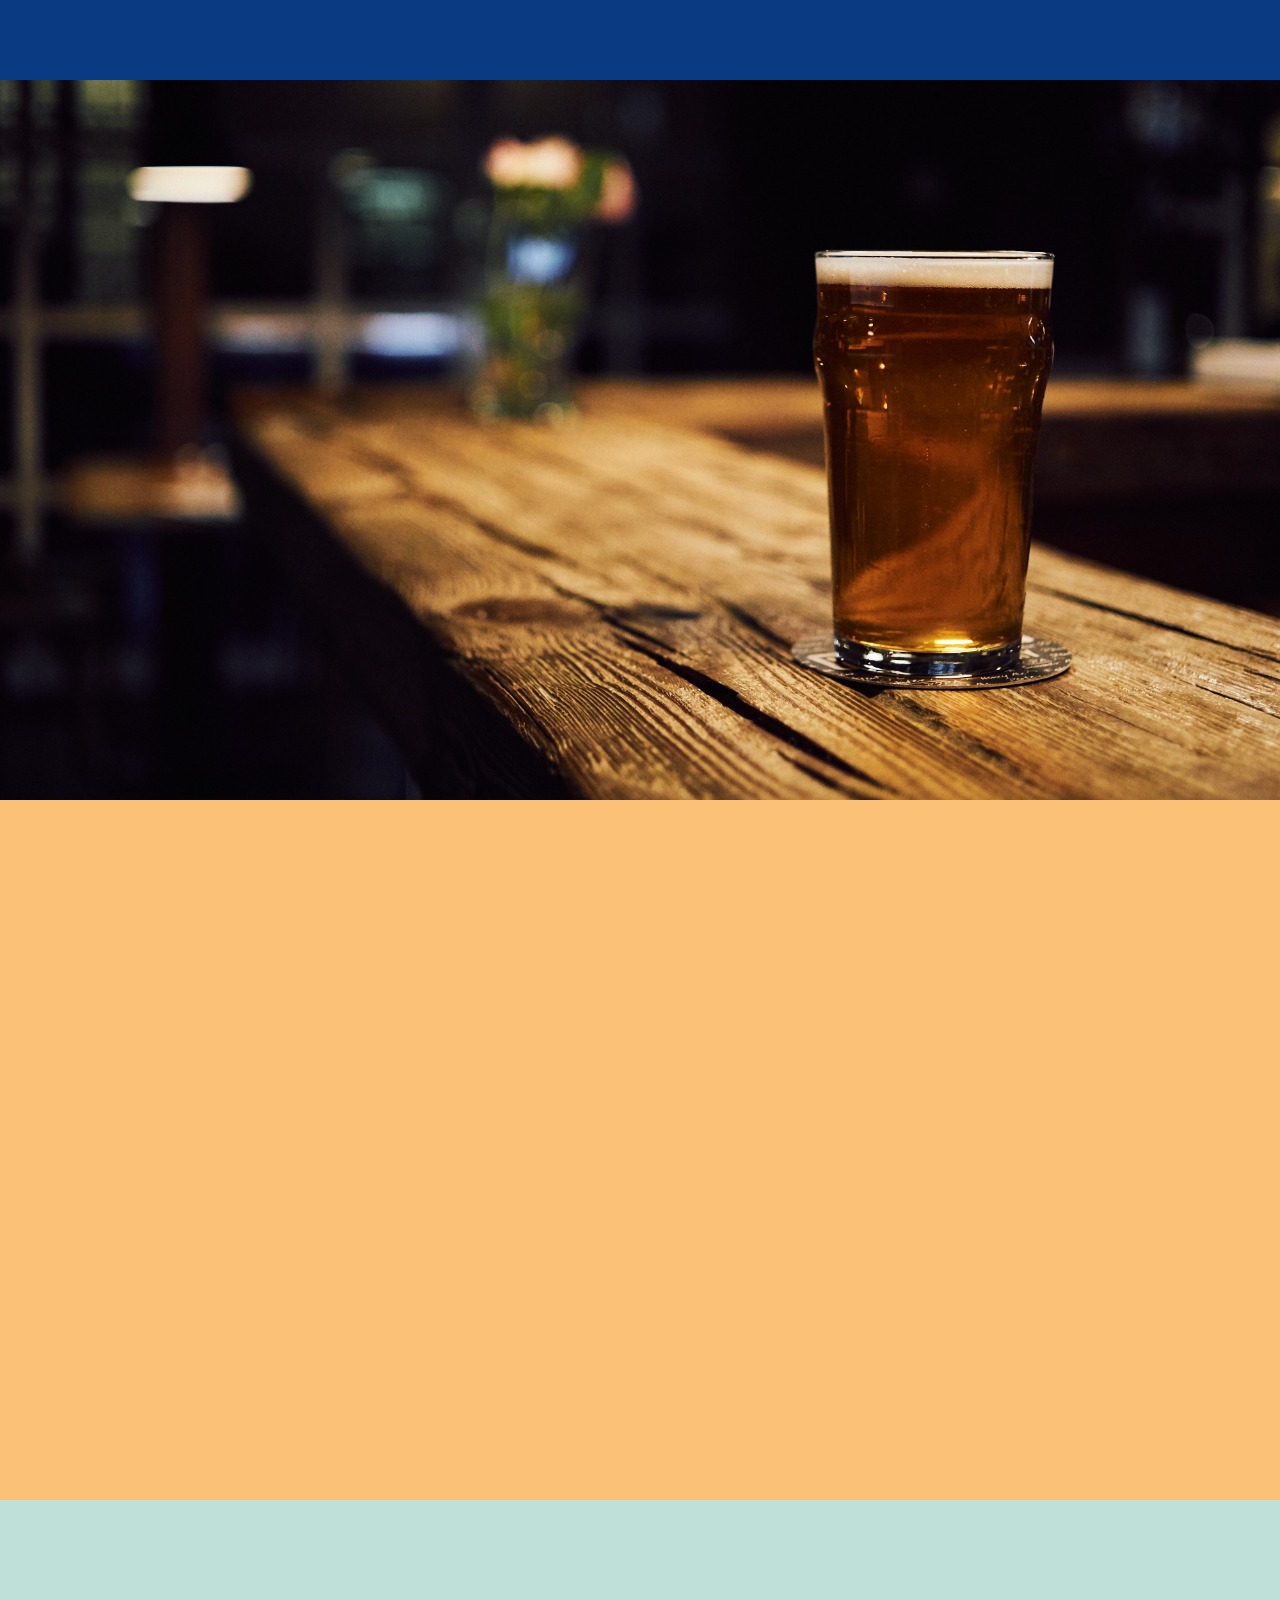
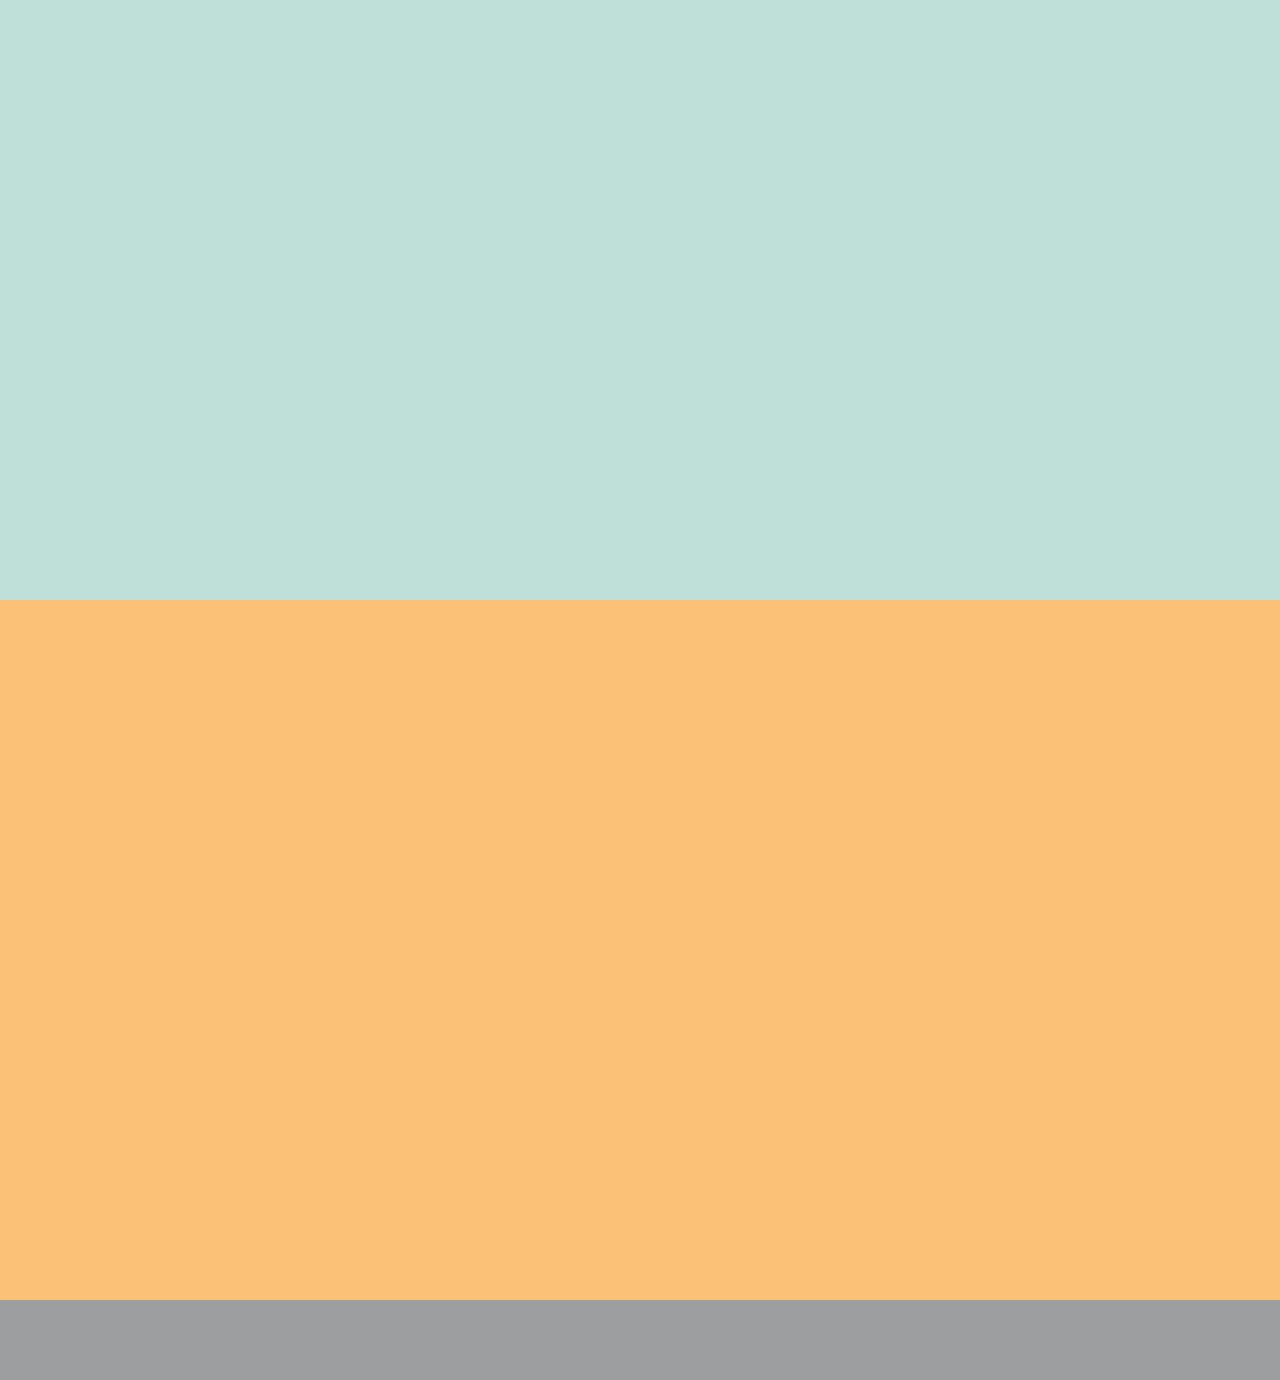
==== index.html @ 5dd13f46 "Reset af dokument" ====
<!DOCTYPE html>
<html lang="">

<head>
    <meta charset="utf-8">
    <meta name="viewport" content="width=device-width, initial-scale=1.0">
    <title>Tuborg Nul</title>
    <link rel="stylesheet" href="style.css">
</head>

<body>
    <main>
        <nav></nav>

        <section id="splash">

        </section>

        <section id="sec2"></section>

        <section id="sec3"></section>

        <section id="sec4"></section>

        <footer></footer>

    </main>


    <script src="script.js"></script>
</body>

</html>
---- style.css ----
/*
--------- TUBORG NUL COLORS ---------
BLÅ = #093A82
PASTELGRØN = #BEE0D9
ORANGE = #FAC177
GRÅ = #9C9E9F
--------- TUBORG NUL COLORS SLUT ---------
*/


* {
    box-sizing: border-box;

}

body {
    margin: 0;
    font-family: sans-serif;
    overflow-x: hidden;
}




main {
    width: 100vw;
    display: grid;
    /*    grid-gap: 10px;*/
    grid-template-areas:
        "header"
        "splash"
        "sec2"
        "sec3"
        "sec4"
        "footer";
    grid-template-rows: 1fr;
    grid-auto-flow: dense;

}

nav {
    height: 80px;
    grid-area: header;
    background-color: #093A82;
}

#splash {
    height: 80vh;
    grid-area: splash;    
    background-image: url(splash.jpg);
    background-repeat: no-repeat;
    background-size: cover;
    background-position: 50% 60%;

    width: 100vw;
}

#sec2 {
    height: 700px;
    grid-area: sec2;
    background-color: #FAC177;
}

#sec3 {
    height: 700px;
    grid-area: sec3;
    background-color: #BEE0D9;   
}

#sec4 {
    height: 700px;
    grid-area: sec4;
    background-color: #FAC177;
}


footer {
    width: 100vw;
    height: 80px;
    grid-area: footer;
    background-color: #9C9E9F;
}
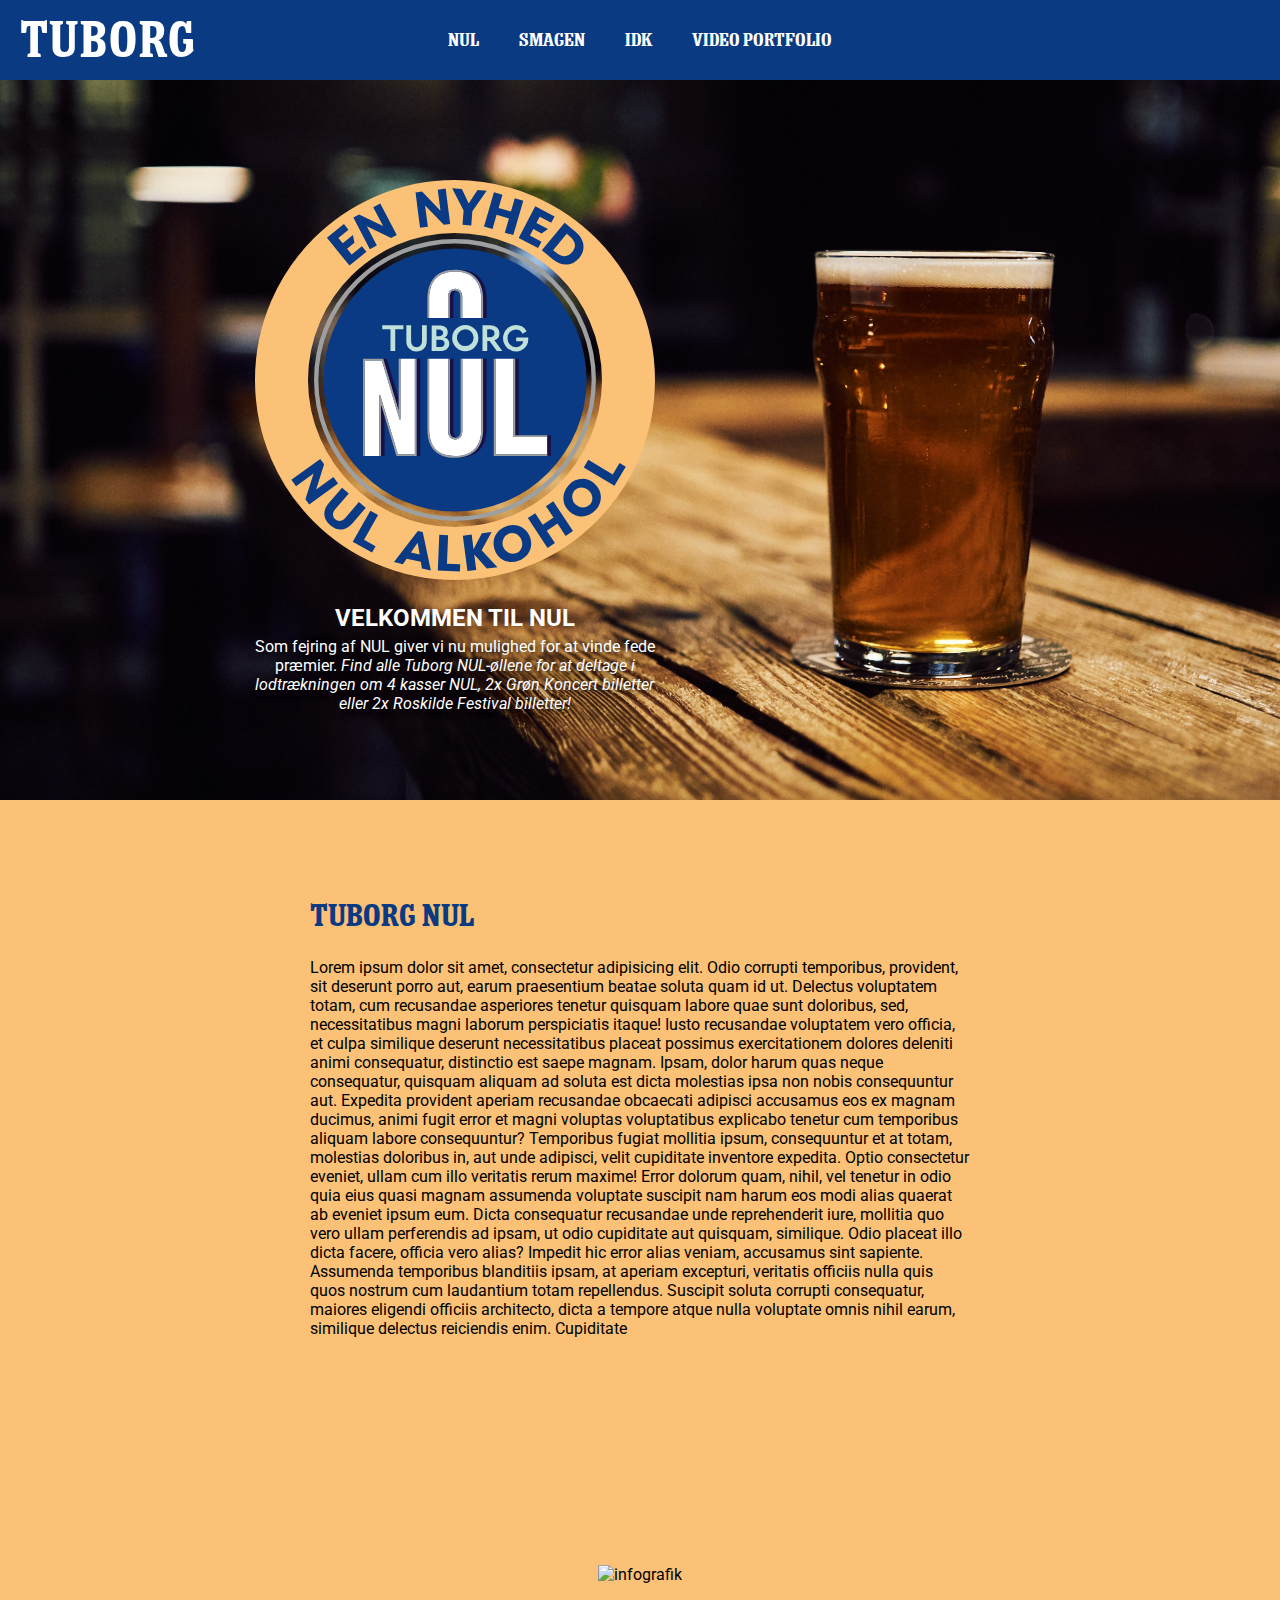
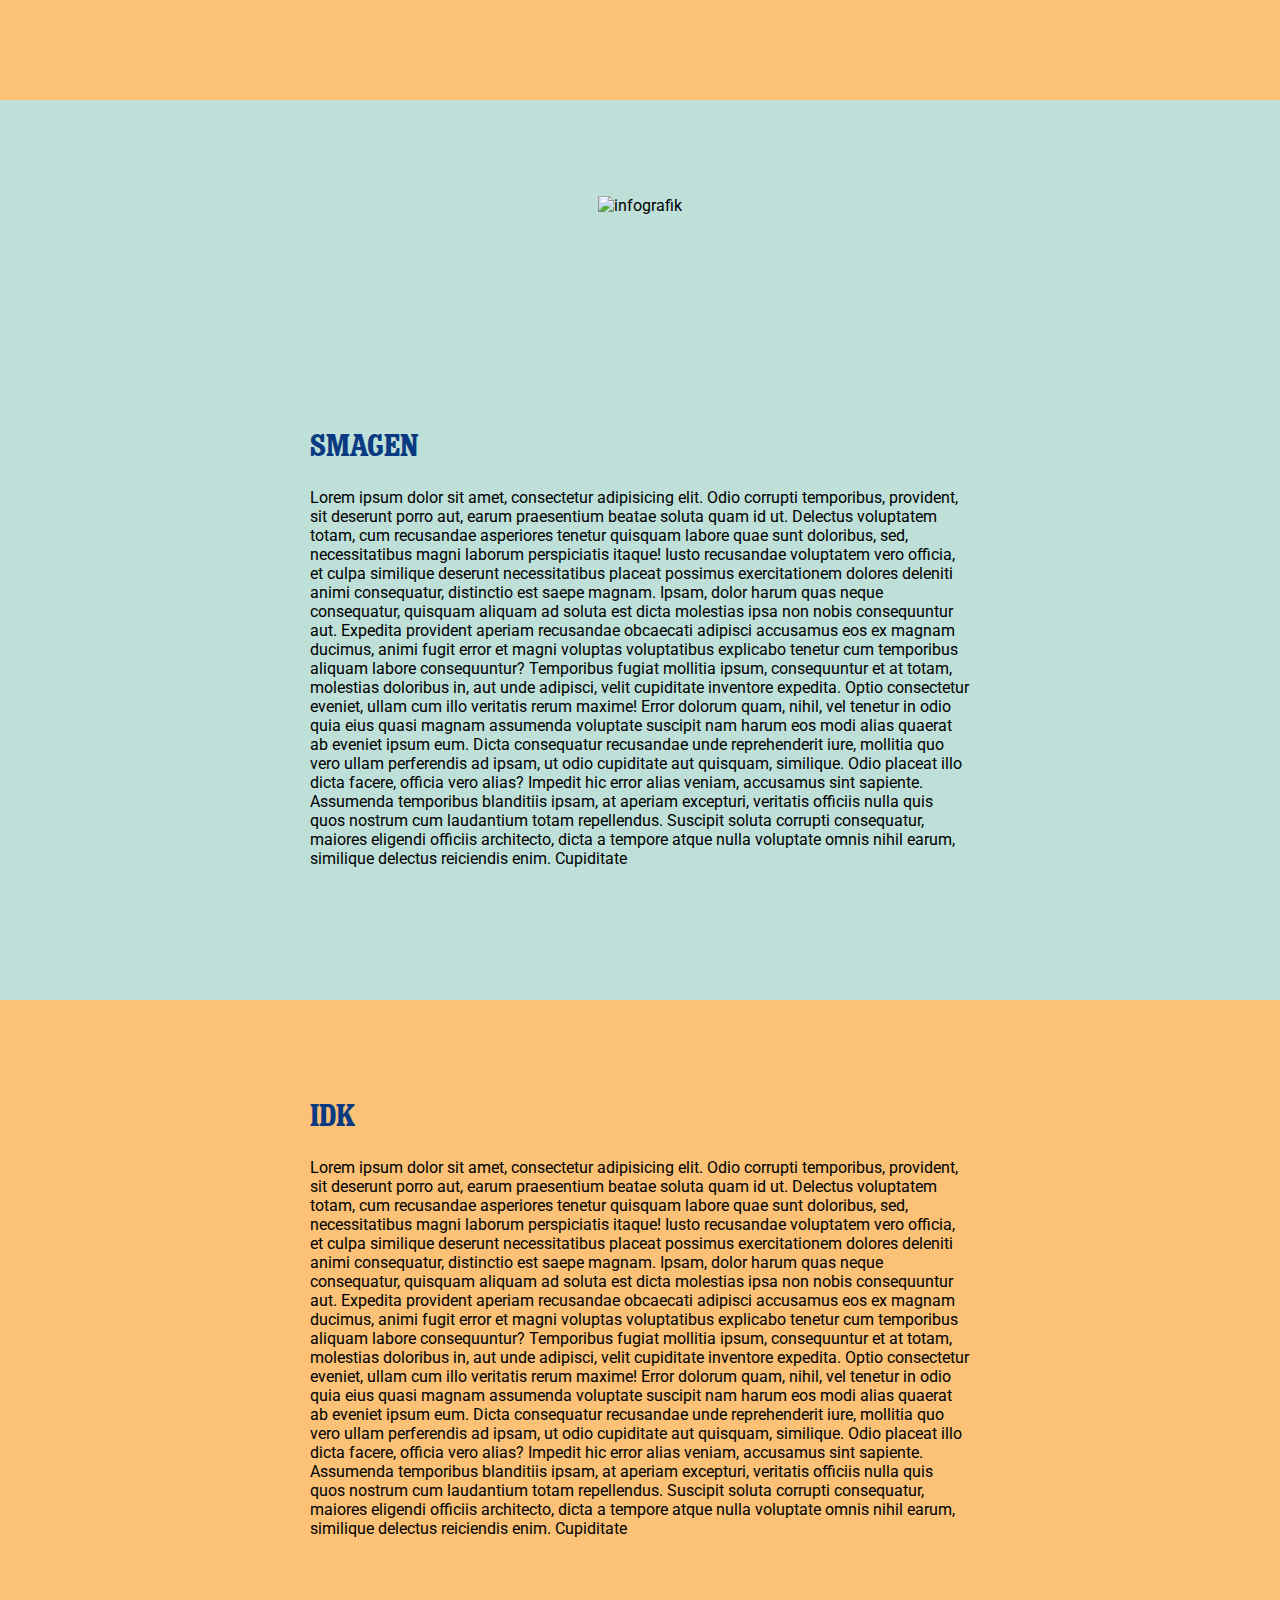
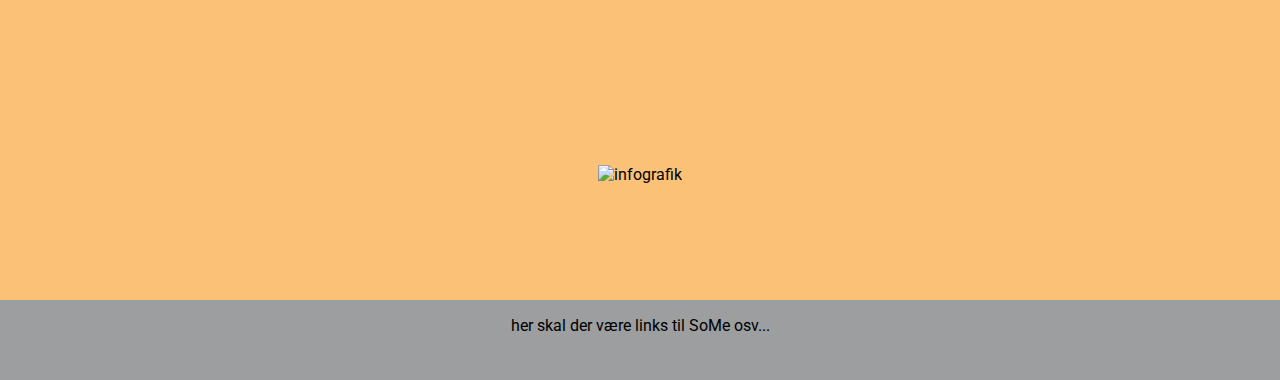
==== commit b12e1a9b: "ændring pt 1" ====
--- a/index.html
+++ b/index.html
@@ -1,28 +1,85 @@
 <!DOCTYPE html>
-<html lang="">
+<html lang="da">
 
 <head>
     <meta charset="utf-8">
     <meta name="viewport" content="width=device-width, initial-scale=1.0">
     <title>Tuborg Nul</title>
     <link rel="stylesheet" href="style.css">
+    <link href="https://fonts.googleapis.com/css?family=Roboto:400,700&display=swap" rel="stylesheet">
+
 </head>
 
 <body>
     <main>
-        <nav></nav>
+        <nav>
+            <a href="index.html" class="logo">
+                <h1>TUBORG</h1>
+            </a>
+
+            <a href="#nul">NUL</a>
+            <a href="#smagen">SMAGEN</a>
+            <a href="#idk">IDK</a>
+            <a href="#">VIDEO PORTFOLIO</a>
+        </nav>
 
         <section id="splash">
 
+            <div class="splash_beskrivelse">
+                <img src="images/nul_splash.svg" alt="Tuborg NUL Splash" class="nul_splash">
+                <h2>Velkommen til NUL</h2>
+                <p>Som fejring af NUL giver vi nu mulighed for at vinde fede præmier.
+                    <i>
+                        Find alle Tuborg NUL-øllene for at deltage i lodtrækningen om 4 kasser NUL, 2x Grøn Koncert billetter eller 2x Roskilde Festival billetter!
+                    </i>
+                </p>
+            </div>
+
+
         </section>
 
-        <section id="sec2"></section>
+        <section id="nul">
+            <div class="col">
+                <h1>TUBORG NUL</h1>
+                <p>Lorem ipsum dolor sit amet, consectetur adipisicing elit. Odio corrupti temporibus, provident, sit deserunt porro aut, earum praesentium beatae soluta quam id ut. Delectus voluptatem totam, cum recusandae asperiores tenetur quisquam labore quae sunt doloribus, sed, necessitatibus magni laborum perspiciatis itaque! Iusto recusandae voluptatem vero officia, et culpa similique deserunt necessitatibus placeat possimus exercitationem dolores deleniti animi consequatur, distinctio est saepe magnam. Ipsam, dolor harum quas neque consequatur, quisquam aliquam ad soluta est dicta molestias ipsa non nobis consequuntur aut. Expedita provident aperiam recusandae obcaecati adipisci accusamus eos ex magnam ducimus, animi fugit error et magni voluptas voluptatibus explicabo tenetur cum temporibus aliquam labore consequuntur? Temporibus fugiat mollitia ipsum, consequuntur et at totam, molestias doloribus in, aut unde adipisci, velit cupiditate inventore expedita. Optio consectetur eveniet, ullam cum illo veritatis rerum maxime! Error dolorum quam, nihil, vel tenetur in odio quia eius quasi magnam assumenda voluptate suscipit nam harum eos modi alias quaerat ab eveniet ipsum eum. Dicta consequatur recusandae unde reprehenderit iure, mollitia quo vero ullam perferendis ad ipsam, ut odio cupiditate aut quisquam, similique. Odio placeat illo dicta facere, officia vero alias? Impedit hic error alias veniam, accusamus sint sapiente. Assumenda temporibus blanditiis ipsam, at aperiam excepturi, veritatis officiis nulla quis quos nostrum cum laudantium totam repellendus. Suscipit soluta corrupti consequatur, maiores eligendi officiis architecto, dicta a tempore atque nulla voluptate omnis nihil earum, similique delectus reiciendis enim. Cupiditate</p>
+            </div>
 
-        <section id="sec3"></section>
+            <div class="col">
+                <img src="https://via.placeholder.com/1280x720" alt="infografik">
+            </div>
 
-        <section id="sec4"></section>
+        </section>
 
-        <footer></footer>
+        <section id="smagen">
+            <div class="col">
+                <img src="https://via.placeholder.com/1280x720" alt="infografik">
+            </div>
+
+            <div class="col">
+                <h1>SMAGEN</h1>
+                <p>Lorem ipsum dolor sit amet, consectetur adipisicing elit. Odio corrupti temporibus, provident, sit deserunt porro aut, earum praesentium beatae soluta quam id ut. Delectus voluptatem totam, cum recusandae asperiores tenetur quisquam labore quae sunt doloribus, sed, necessitatibus magni laborum perspiciatis itaque! Iusto recusandae voluptatem vero officia, et culpa similique deserunt necessitatibus placeat possimus exercitationem dolores deleniti animi consequatur, distinctio est saepe magnam. Ipsam, dolor harum quas neque consequatur, quisquam aliquam ad soluta est dicta molestias ipsa non nobis consequuntur aut. Expedita provident aperiam recusandae obcaecati adipisci accusamus eos ex magnam ducimus, animi fugit error et magni voluptas voluptatibus explicabo tenetur cum temporibus aliquam labore consequuntur? Temporibus fugiat mollitia ipsum, consequuntur et at totam, molestias doloribus in, aut unde adipisci, velit cupiditate inventore expedita. Optio consectetur eveniet, ullam cum illo veritatis rerum maxime! Error dolorum quam, nihil, vel tenetur in odio quia eius quasi magnam assumenda voluptate suscipit nam harum eos modi alias quaerat ab eveniet ipsum eum. Dicta consequatur recusandae unde reprehenderit iure, mollitia quo vero ullam perferendis ad ipsam, ut odio cupiditate aut quisquam, similique. Odio placeat illo dicta facere, officia vero alias? Impedit hic error alias veniam, accusamus sint sapiente. Assumenda temporibus blanditiis ipsam, at aperiam excepturi, veritatis officiis nulla quis quos nostrum cum laudantium totam repellendus. Suscipit soluta corrupti consequatur, maiores eligendi officiis architecto, dicta a tempore atque nulla voluptate omnis nihil earum, similique delectus reiciendis enim. Cupiditate</p>
+            </div>
+
+
+
+
+        </section>
+
+        <section id="idk">
+
+            <div class="col">
+                <h1>IDK</h1>
+                <p>Lorem ipsum dolor sit amet, consectetur adipisicing elit. Odio corrupti temporibus, provident, sit deserunt porro aut, earum praesentium beatae soluta quam id ut. Delectus voluptatem totam, cum recusandae asperiores tenetur quisquam labore quae sunt doloribus, sed, necessitatibus magni laborum perspiciatis itaque! Iusto recusandae voluptatem vero officia, et culpa similique deserunt necessitatibus placeat possimus exercitationem dolores deleniti animi consequatur, distinctio est saepe magnam. Ipsam, dolor harum quas neque consequatur, quisquam aliquam ad soluta est dicta molestias ipsa non nobis consequuntur aut. Expedita provident aperiam recusandae obcaecati adipisci accusamus eos ex magnam ducimus, animi fugit error et magni voluptas voluptatibus explicabo tenetur cum temporibus aliquam labore consequuntur? Temporibus fugiat mollitia ipsum, consequuntur et at totam, molestias doloribus in, aut unde adipisci, velit cupiditate inventore expedita. Optio consectetur eveniet, ullam cum illo veritatis rerum maxime! Error dolorum quam, nihil, vel tenetur in odio quia eius quasi magnam assumenda voluptate suscipit nam harum eos modi alias quaerat ab eveniet ipsum eum. Dicta consequatur recusandae unde reprehenderit iure, mollitia quo vero ullam perferendis ad ipsam, ut odio cupiditate aut quisquam, similique. Odio placeat illo dicta facere, officia vero alias? Impedit hic error alias veniam, accusamus sint sapiente. Assumenda temporibus blanditiis ipsam, at aperiam excepturi, veritatis officiis nulla quis quos nostrum cum laudantium totam repellendus. Suscipit soluta corrupti consequatur, maiores eligendi officiis architecto, dicta a tempore atque nulla voluptate omnis nihil earum, similique delectus reiciendis enim. Cupiditate</p>
+            </div>
+
+            <div class="col">
+                <img src="https://via.placeholder.com/1280x720" alt="infografik">
+            </div>
+        </section>
+
+        <footer>
+            <p>her skal der være links til SoMe osv...</p>
+        </footer>
 
     </main>
 
--- a/style.css
+++ b/style.css
@@ -15,17 +15,16 @@
 
 body {
     margin: 0;
-    font-family: sans-serif;
-    overflow-x: hidden;
-}
-
-
-
+    font-family: 'Roboto', sans-serif;
+}
+
+img {
+    width: 100%;
+}
 
 main {
     width: 100vw;
     display: grid;
-    /*    grid-gap: 10px;*/
     grid-template-areas:
         "header"
         "splash"
@@ -42,41 +41,213 @@
     height: 80px;
     grid-area: header;
     background-color: #093A82;
-}
-
+    display: flex;
+    flex-direction: row;
+    flex-wrap: wrap;
+    justify-content: center;
+    align-items: center;
+
+
+}
+
+nav a {
+    color: #fff;
+    font-family: tuborg;
+    font-size: 1.2rem;
+    text-decoration: none;
+    margin: 0 20px;
+    transition: .3s;
+}
+
+@font-face {
+    font-family: 'tuborg';
+    src: url('fonts/tuborgdk.woff') format('woff');
+    src: url('fonts/tuborgserif-extrabold.woff2') format('woff2');
+}
+
+
+nav .logo {
+    position: absolute;
+    left: 0;
+    font-family: tuborg;
+    letter-spacing: 2px;
+    font-size: 1.6rem;
+}
+
+nav a:hover {
+    color: #FAC177;
+}
+
+
+
+
+
+
+
+/*---------- SPLASH SECTION ----------*/
 #splash {
     height: 80vh;
-    grid-area: splash;    
-    background-image: url(splash.jpg);
+    grid-area: splash;
+    background-image: url(images/splash.jpg);
     background-repeat: no-repeat;
     background-size: cover;
     background-position: 50% 60%;
-
-    width: 100vw;
-}
-
-#sec2 {
-    height: 700px;
+    width: 100vw;
+}
+
+.splash_beskrivelse {
+    height: 500px;
+    width: 500px;
+    position: absolute;
+    left: 16vw;
+    top: 20vh;
+    color: #fff;
+    text-align: center;
+}
+
+.splash_beskrivelse h2 {
+    margin: 20px 0 5px 0;
+    text-transform: uppercase;
+    font-weight: 700;
+}
+
+.splash_beskrivelse p {
+    margin-top: 5px;
+    padding: 0 50px;
+    text-shadow: 2px 1px 8px black;
+}
+
+.nul_splash {
+    height: 80%;
+}
+
+/*---------- SPLASH SECTION ----------*/
+
+
+
+
+
+/*---------- NUL SECTION ----------*/
+#nul {
+    height: 100vh;
+    width: 100vw;
     grid-area: sec2;
     background-color: #FAC177;
-}
-
-#sec3 {
-    height: 700px;
+
+    display: grid;
+    grid-template-columns: repeat(auto-fill, minmax(650px, 1fr));
+}
+
+#nul .col,
+#smagen .col,
+#idk .col {
+    justify-self: center;
+    align-self: center;
+    max-width: 700px;
+    padding: 30px 20px 50px 20px;
+}
+
+#nul .col h1,
+#smagen .col h1,
+#idk .col h1 {
+    font-family: tuborg;
+    font-size: 2rem;
+    color: #093A82;
+    margin-top: 0;
+}
+
+/*---------- NUL SECTION ----------*/
+
+
+
+
+
+/*---------- SMAGEN SECTION ----------*/
+#smagen {
+    height: 100vh;
+    width: 100vw;
     grid-area: sec3;
-    background-color: #BEE0D9;   
-}
-
-#sec4 {
-    height: 700px;
+    background-color: #BEE0D9;
+
+    display: grid;
+    grid-template-columns: repeat(auto-fill, minmax(650px, 1fr));
+}
+
+
+/*---------- SMAGEN SECTION ----------*/
+
+
+
+
+
+
+
+
+/*---------- IDK SECTION ----------*/
+#idk {
+    height: 100vh;
+    width: 100vw;
     grid-area: sec4;
     background-color: #FAC177;
-}
-
-
+
+    display: grid;
+    grid-template-columns: repeat(auto-fill, minmax(650px, 1fr));
+}
+
+
+/*---------- IDK SECTION ----------*/
+
+
+
+
+
+
+
+/*---------- FOOTER SECTION ----------*/
 footer {
     width: 100vw;
     height: 80px;
     grid-area: footer;
     background-color: #9C9E9F;
-}+
+    text-align: center;
+}
+
+
+/*---------- FOOTER SECTION ----------*/
+
+
+
+
+
+
+
+/*---------- MEDIA QUERIES ----------*/
+@media screen and (max-width: 700px) {
+    .splash_beskrivelse {
+        margin: 0 auto;
+        height: 420px;
+        width: 420px;
+        left: 0;
+        top: 10vh;
+        position: relative;
+    }
+
+
+    #nul,
+    #smagen,
+    #idk {
+        height: auto;
+        grid-template-columns: repeat(auto-fill, minmax(350px, 1fr));
+    }
+
+
+    #nul .col,
+    #smagen .col,
+    #idk .col {
+        max-width: 90vw;
+        padding: 30px 30px 50px 30px;
+    }
+
+
+}
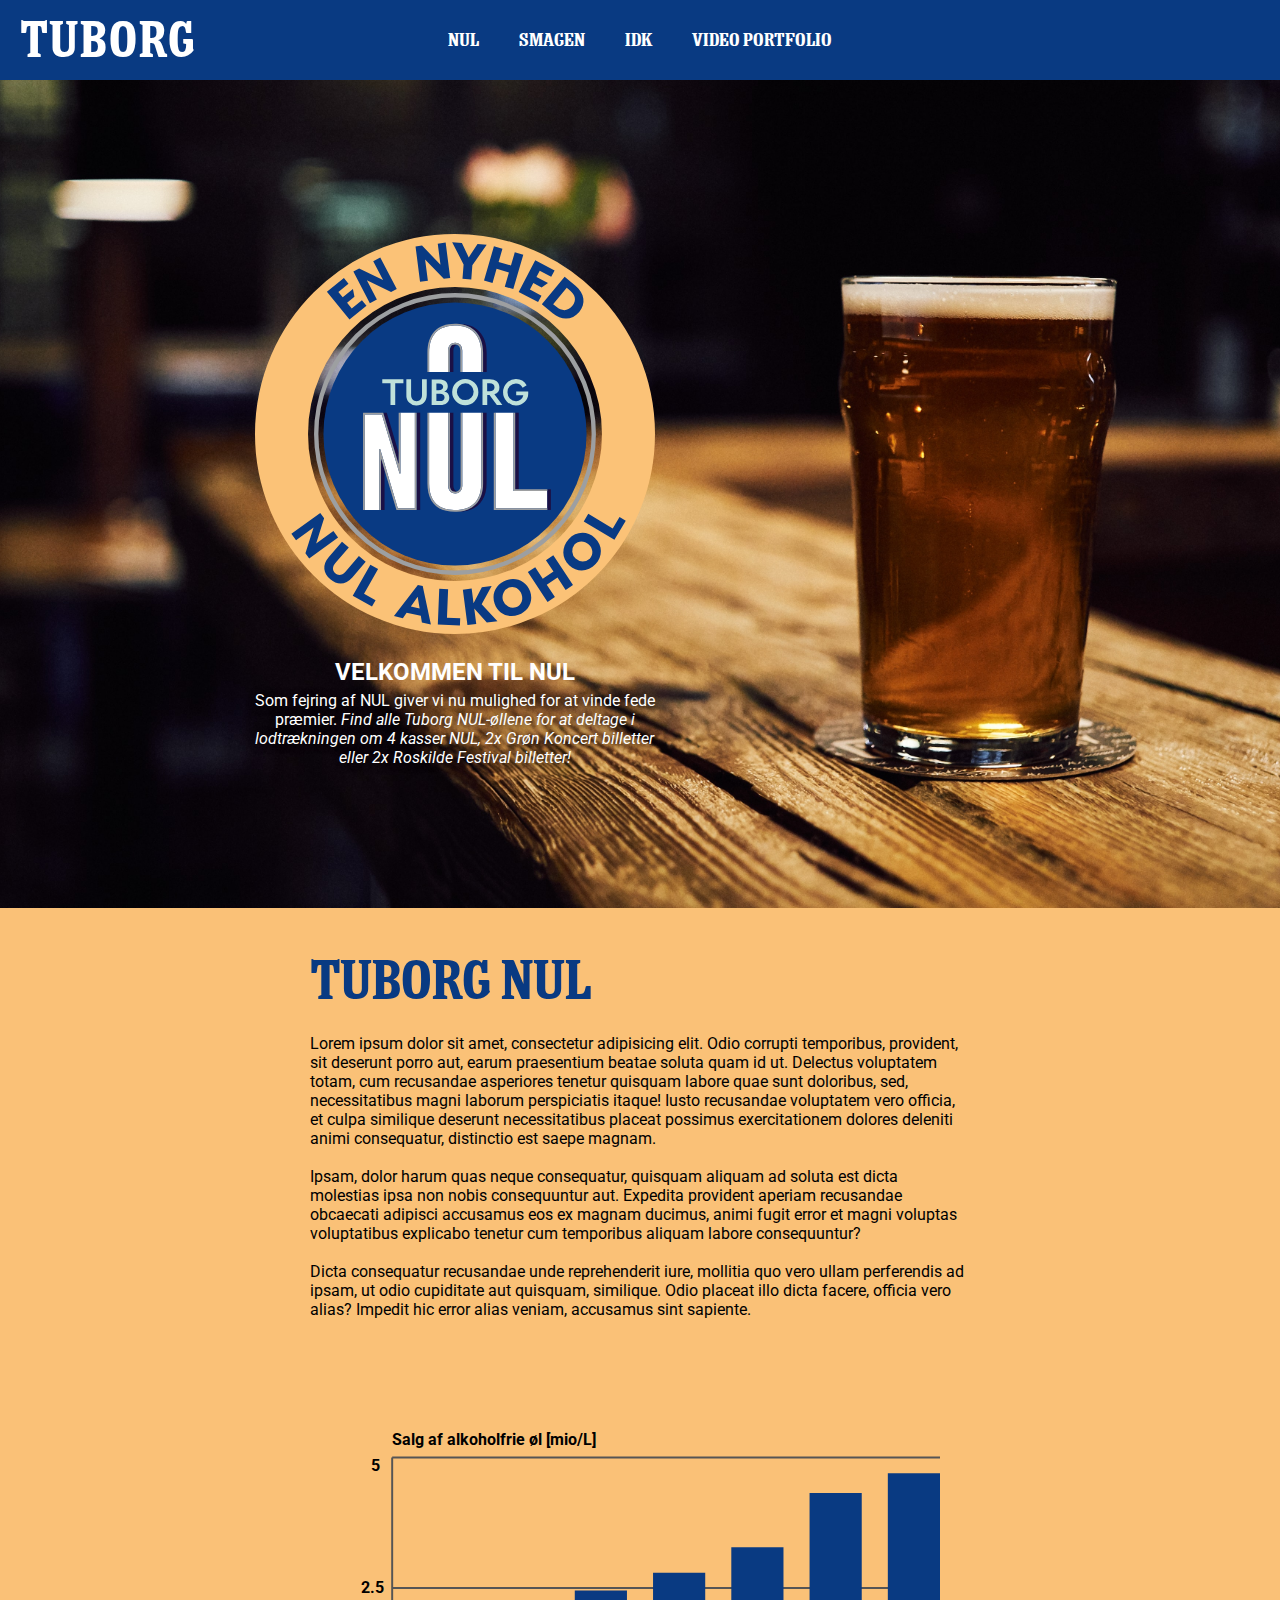
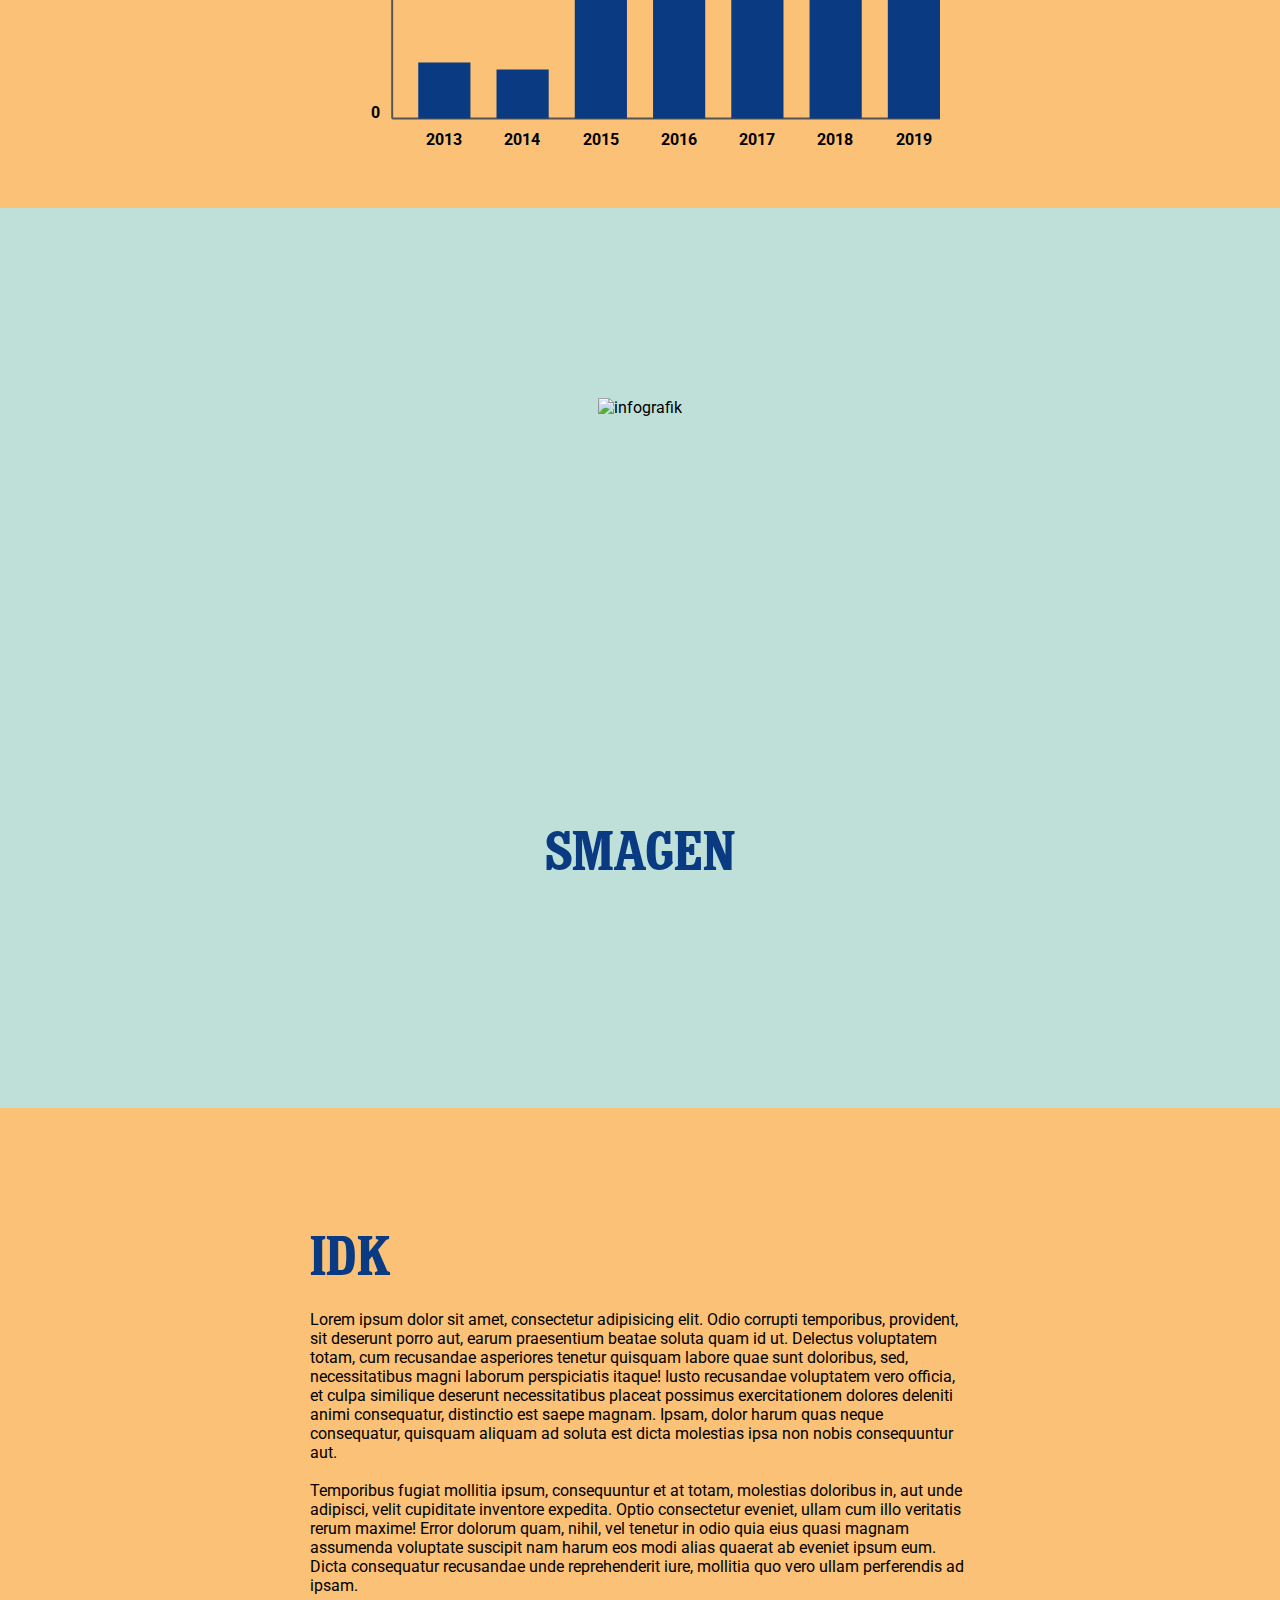
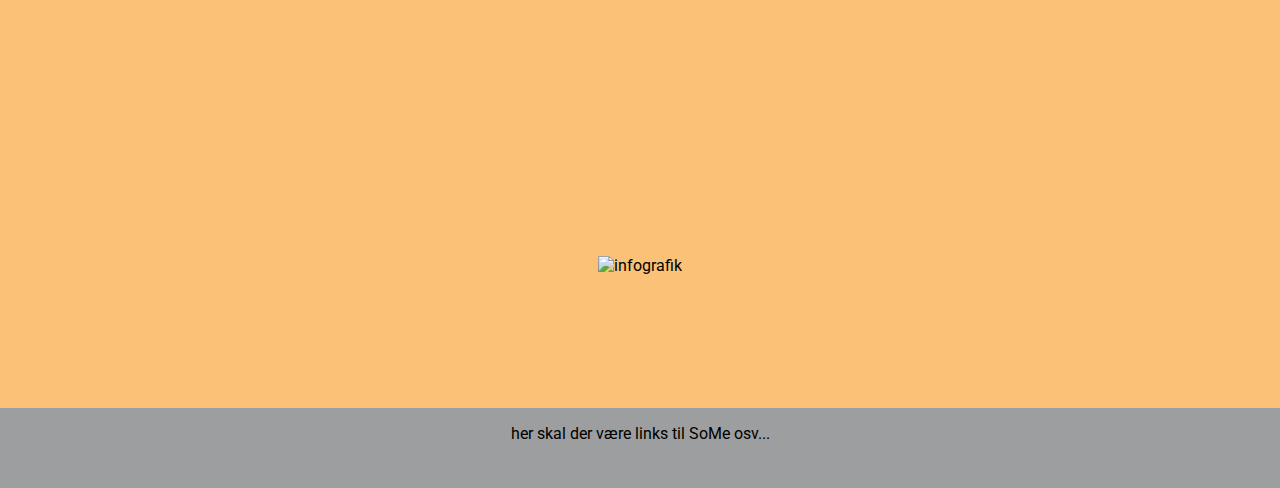
==== commit 9972c172: "infografik indsat" ====
--- a/index.html
+++ b/index.html
@@ -34,18 +34,53 @@
                     </i>
                 </p>
             </div>
-
-
         </section>
 
         <section id="nul">
             <div class="col">
                 <h1>TUBORG NUL</h1>
-                <p>Lorem ipsum dolor sit amet, consectetur adipisicing elit. Odio corrupti temporibus, provident, sit deserunt porro aut, earum praesentium beatae soluta quam id ut. Delectus voluptatem totam, cum recusandae asperiores tenetur quisquam labore quae sunt doloribus, sed, necessitatibus magni laborum perspiciatis itaque! Iusto recusandae voluptatem vero officia, et culpa similique deserunt necessitatibus placeat possimus exercitationem dolores deleniti animi consequatur, distinctio est saepe magnam. Ipsam, dolor harum quas neque consequatur, quisquam aliquam ad soluta est dicta molestias ipsa non nobis consequuntur aut. Expedita provident aperiam recusandae obcaecati adipisci accusamus eos ex magnam ducimus, animi fugit error et magni voluptas voluptatibus explicabo tenetur cum temporibus aliquam labore consequuntur? Temporibus fugiat mollitia ipsum, consequuntur et at totam, molestias doloribus in, aut unde adipisci, velit cupiditate inventore expedita. Optio consectetur eveniet, ullam cum illo veritatis rerum maxime! Error dolorum quam, nihil, vel tenetur in odio quia eius quasi magnam assumenda voluptate suscipit nam harum eos modi alias quaerat ab eveniet ipsum eum. Dicta consequatur recusandae unde reprehenderit iure, mollitia quo vero ullam perferendis ad ipsam, ut odio cupiditate aut quisquam, similique. Odio placeat illo dicta facere, officia vero alias? Impedit hic error alias veniam, accusamus sint sapiente. Assumenda temporibus blanditiis ipsam, at aperiam excepturi, veritatis officiis nulla quis quos nostrum cum laudantium totam repellendus. Suscipit soluta corrupti consequatur, maiores eligendi officiis architecto, dicta a tempore atque nulla voluptate omnis nihil earum, similique delectus reiciendis enim. Cupiditate</p>
+                <p>Lorem ipsum dolor sit amet, consectetur adipisicing elit. Odio corrupti temporibus, provident, sit deserunt porro aut, earum praesentium beatae soluta quam id ut. Delectus voluptatem totam, cum recusandae asperiores tenetur quisquam labore quae sunt doloribus, sed, necessitatibus magni laborum perspiciatis itaque! Iusto recusandae voluptatem vero officia, et culpa similique deserunt necessitatibus placeat possimus exercitationem dolores deleniti animi consequatur, distinctio est saepe magnam.<br><br>
+
+                    Ipsam, dolor harum quas neque consequatur, quisquam aliquam ad soluta est dicta molestias ipsa non nobis consequuntur aut. Expedita provident aperiam recusandae obcaecati adipisci accusamus eos ex magnam ducimus, animi fugit error et magni voluptas voluptatibus explicabo tenetur cum temporibus aliquam labore consequuntur?<br><br>
+
+                    Dicta consequatur recusandae unde reprehenderit iure, mollitia quo vero ullam perferendis ad ipsam, ut odio cupiditate aut quisquam, similique. Odio placeat illo dicta facere, officia vero alias? Impedit hic error alias veniam, accusamus sint sapiente.</p>
             </div>
 
             <div class="col">
-                <img src="https://via.placeholder.com/1280x720" alt="infografik">
+                <svg id="barchart" viewbox="-20 -10 230 120">
+                    <g id="chart">
+                        <text x="0" y="-5">Salg af alkoholfrie øl [mio/L]</text>
+                        <text x="-8" y="5">5</text>
+                        <text x="-12" y="52">2.5</text>
+                        <text x="-8" y="100">0</text>
+
+                        <line x1="0" x2="0" y1="100" y2="0" />
+                        <line x1="0" x2="250" y1="0" y2="0" />
+                        <line x1="0" x2="250" y1="50" y2="50" />
+                        <line x1="0" x2="250" y1="100" y2="100" />
+
+
+                        <text x="13" y="110">2013</text>
+                        <text x="43" y="110">2014</text>
+                        <text x="73" y="110">2015</text>
+                        <text x="103" y="110">2016</text>
+                        <text x="133" y="110">2017</text>
+                        <text x="163" y="110">2018</text>
+                        <text x="193" y="110">2019</text>
+                    </g>
+
+                    <g id="bars" class="hide">
+                        <line x1="20" x2="20" y1="50" y2="100" />
+                        <line x1="50" x2="50" y1="-10" y2="100" />
+                        <line x1="80" x2="80" y1="70" y2="100" />
+                        <line x1="110" x2="110" y1="70" y2="100" />
+                        <line x1="140" x2="140" y1="70" y2="100" />
+                        <line x1="170" x2="170" y1="70" y2="100" />
+                        <line x1="200" x2="200" y1="70" y2="100" />
+                    </g>
+                </svg>
+
+                <p id="output" class="show_text"></p>
             </div>
 
         </section>
@@ -57,7 +92,9 @@
 
             <div class="col">
                 <h1>SMAGEN</h1>
-                <p>Lorem ipsum dolor sit amet, consectetur adipisicing elit. Odio corrupti temporibus, provident, sit deserunt porro aut, earum praesentium beatae soluta quam id ut. Delectus voluptatem totam, cum recusandae asperiores tenetur quisquam labore quae sunt doloribus, sed, necessitatibus magni laborum perspiciatis itaque! Iusto recusandae voluptatem vero officia, et culpa similique deserunt necessitatibus placeat possimus exercitationem dolores deleniti animi consequatur, distinctio est saepe magnam. Ipsam, dolor harum quas neque consequatur, quisquam aliquam ad soluta est dicta molestias ipsa non nobis consequuntur aut. Expedita provident aperiam recusandae obcaecati adipisci accusamus eos ex magnam ducimus, animi fugit error et magni voluptas voluptatibus explicabo tenetur cum temporibus aliquam labore consequuntur? Temporibus fugiat mollitia ipsum, consequuntur et at totam, molestias doloribus in, aut unde adipisci, velit cupiditate inventore expedita. Optio consectetur eveniet, ullam cum illo veritatis rerum maxime! Error dolorum quam, nihil, vel tenetur in odio quia eius quasi magnam assumenda voluptate suscipit nam harum eos modi alias quaerat ab eveniet ipsum eum. Dicta consequatur recusandae unde reprehenderit iure, mollitia quo vero ullam perferendis ad ipsam, ut odio cupiditate aut quisquam, similique. Odio placeat illo dicta facere, officia vero alias? Impedit hic error alias veniam, accusamus sint sapiente. Assumenda temporibus blanditiis ipsam, at aperiam excepturi, veritatis officiis nulla quis quos nostrum cum laudantium totam repellendus. Suscipit soluta corrupti consequatur, maiores eligendi officiis architecto, dicta a tempore atque nulla voluptate omnis nihil earum, similique delectus reiciendis enim. Cupiditate</p>
+                <p>Lorem ipsum dolor sit amet, consectetur adipisicing elit. Odio corrupti temporibus, provident, sit deserunt porro aut, earum praesentium beatae soluta quam id ut. Delectus voluptatem totam, cum recusandae asperiores tenetur quisquam labore quae sunt doloribus, sed, necessitatibus magni laborum perspiciatis itaque! Iusto recusandae voluptatem vero officia, et culpa similique deserunt necessitatibus placeat possimus exercitationem dolores deleniti animi consequatur, distinctio est saepe magnam.<br><br>
+
+                    Ipsam, dolor harum quas neque consequatur, quisquam aliquam ad soluta est dicta molestias ipsa non nobis consequuntur aut. Expedita provident aperiam recusandae obcaecati adipisci accusamus eos ex magnam ducimus, animi fugit error et magni voluptas voluptatibus explicabo tenetur cum temporibus aliquam labore consequuntur? Temporibus fugiat mollitia ipsum, consequuntur et at totam, molestias doloribus in, aut unde adipisci, velit cupiditate inventore expedita. Optio consectetur eveniet, ullam cum illo veritatis rerum maxime! Error dolorum quam, nihil, vel tenetur in odio quia eius quasi magnam assumenda voluptate suscipit nam harum eos modi alias quaerat ab eveniet ipsum eum. Dicta consequatur recusandae unde reprehenderit iure, mollitia quo vero ullam perferendis ad ipsam, ut odio cupiditate aut quisquam, similique.</p>
             </div>
 
 
@@ -69,7 +106,9 @@
 
             <div class="col">
                 <h1>IDK</h1>
-                <p>Lorem ipsum dolor sit amet, consectetur adipisicing elit. Odio corrupti temporibus, provident, sit deserunt porro aut, earum praesentium beatae soluta quam id ut. Delectus voluptatem totam, cum recusandae asperiores tenetur quisquam labore quae sunt doloribus, sed, necessitatibus magni laborum perspiciatis itaque! Iusto recusandae voluptatem vero officia, et culpa similique deserunt necessitatibus placeat possimus exercitationem dolores deleniti animi consequatur, distinctio est saepe magnam. Ipsam, dolor harum quas neque consequatur, quisquam aliquam ad soluta est dicta molestias ipsa non nobis consequuntur aut. Expedita provident aperiam recusandae obcaecati adipisci accusamus eos ex magnam ducimus, animi fugit error et magni voluptas voluptatibus explicabo tenetur cum temporibus aliquam labore consequuntur? Temporibus fugiat mollitia ipsum, consequuntur et at totam, molestias doloribus in, aut unde adipisci, velit cupiditate inventore expedita. Optio consectetur eveniet, ullam cum illo veritatis rerum maxime! Error dolorum quam, nihil, vel tenetur in odio quia eius quasi magnam assumenda voluptate suscipit nam harum eos modi alias quaerat ab eveniet ipsum eum. Dicta consequatur recusandae unde reprehenderit iure, mollitia quo vero ullam perferendis ad ipsam, ut odio cupiditate aut quisquam, similique. Odio placeat illo dicta facere, officia vero alias? Impedit hic error alias veniam, accusamus sint sapiente. Assumenda temporibus blanditiis ipsam, at aperiam excepturi, veritatis officiis nulla quis quos nostrum cum laudantium totam repellendus. Suscipit soluta corrupti consequatur, maiores eligendi officiis architecto, dicta a tempore atque nulla voluptate omnis nihil earum, similique delectus reiciendis enim. Cupiditate</p>
+                <p>Lorem ipsum dolor sit amet, consectetur adipisicing elit. Odio corrupti temporibus, provident, sit deserunt porro aut, earum praesentium beatae soluta quam id ut. Delectus voluptatem totam, cum recusandae asperiores tenetur quisquam labore quae sunt doloribus, sed, necessitatibus magni laborum perspiciatis itaque! Iusto recusandae voluptatem vero officia, et culpa similique deserunt necessitatibus placeat possimus exercitationem dolores deleniti animi consequatur, distinctio est saepe magnam. Ipsam, dolor harum quas neque consequatur, quisquam aliquam ad soluta est dicta molestias ipsa non nobis consequuntur aut.<br><br>
+
+                    Temporibus fugiat mollitia ipsum, consequuntur et at totam, molestias doloribus in, aut unde adipisci, velit cupiditate inventore expedita. Optio consectetur eveniet, ullam cum illo veritatis rerum maxime! Error dolorum quam, nihil, vel tenetur in odio quia eius quasi magnam assumenda voluptate suscipit nam harum eos modi alias quaerat ab eveniet ipsum eum. Dicta consequatur recusandae unde reprehenderit iure, mollitia quo vero ullam perferendis ad ipsam.</p>
             </div>
 
             <div class="col">
--- a/style.css
+++ b/style.css
@@ -10,6 +10,7 @@
 
 * {
     box-sizing: border-box;
+    scroll-behavior: smooth;
 
 }
 
@@ -20,6 +21,11 @@
 
 img {
     width: 100%;
+}
+
+p,
+a {
+    font-size: 1rem;
 }
 
 main {
@@ -34,7 +40,6 @@
         "footer";
     grid-template-rows: 1fr;
     grid-auto-flow: dense;
-
 }
 
 nav {
@@ -86,7 +91,7 @@
 
 /*---------- SPLASH SECTION ----------*/
 #splash {
-    height: 80vh;
+    height: 92vh;
     grid-area: splash;
     background-image: url(images/splash.jpg);
     background-repeat: no-repeat;
@@ -100,7 +105,7 @@
     width: 500px;
     position: absolute;
     left: 16vw;
-    top: 20vh;
+    top: 26vh;
     color: #fff;
     text-align: center;
 }
@@ -151,10 +156,57 @@
 #smagen .col h1,
 #idk .col h1 {
     font-family: tuborg;
-    font-size: 2rem;
+    font-size: 3.5rem;
     color: #093A82;
     margin-top: 0;
-}
+    margin-bottom: 10px;
+}
+
+
+#barchart {
+    max-width: 600px;
+    height: 320px;
+}
+
+/*
+#chart {
+    width: 100%;
+    height: 100%;
+}*/
+#chart line {
+    stroke: #555;
+    stroke-width: .75;
+}
+
+#chart text {
+    font-size: 6px;
+    font-weight: 700;
+}
+
+#bars line {
+    stroke-width: 20;
+    stroke: #093A82;
+    transition: .3s;
+}
+
+#bars line:hover {
+    stroke: #0a4db2;
+}
+
+.col:last-child p {
+    position: absolute;
+    background-color: #9C9E9F;
+    color: white;
+    padding: .3rem;
+    margin: 0;
+    display: none;
+
+}
+
+.hide {
+    display: none;
+}
+
 
 /*---------- NUL SECTION ----------*/
 
@@ -215,6 +267,95 @@
 
 
 /*---------- FOOTER SECTION ----------*/
+
+
+
+
+
+
+
+
+
+
+
+.show_graph {
+    animation-name: show_graph_kf;
+    animation-duration: 2s;
+    animation-iteration-count: 1;
+    animation-timing-function: ease-out;
+}
+
+@keyframes show_graph_kf {
+    0% {
+        opacity: 0%;
+    }
+
+    100%;
+
+        {
+        opacity: 100%;
+    }
+}
+
+.show_text {
+    animation-name: show_text_kf;
+    animation-duration: .3s;
+    animation-iteration-count: 1;
+    animation-timing-function: ease-out;
+}
+
+@keyframes show_text_kf {
+    0% {
+        opacity: 0%;
+    }
+
+    100%;
+
+        {
+        opacity: 100%;
+    }
+}
+
+.show_pillars {
+    animation-name: show_pillars_kf;
+    animation-duration: .7s;
+    animation-iteration-count: 1;
+    animation-timing-function: ease-out;
+    animation-delay: .6s;
+}
+
+@keyframes show_pillars_kf {
+    0% {
+        opacity: 0%;
+        transform: translateY(10px);
+        height: 0;
+        filter: blur(100px);
+        stroke-width: 0;
+    }
+
+    50% {
+        filter: blur(100px);
+        stroke-width: 0;
+        opacity: 0%;
+    }
+
+    100% {
+        opacity: 100%;
+        transform: translateY(0);
+        filter: blur(0);
+        stroke-width: 20;
+    }
+}
+
+
+
+
+
+
+
+
+
+
 
 
 
@@ -250,4 +391,13 @@
     }
 
 
-}
+    #smagen .col:first-child {
+        order: 2;
+    }
+
+    #smagen .col:last-child {
+        order: 1;
+    }
+
+
+}
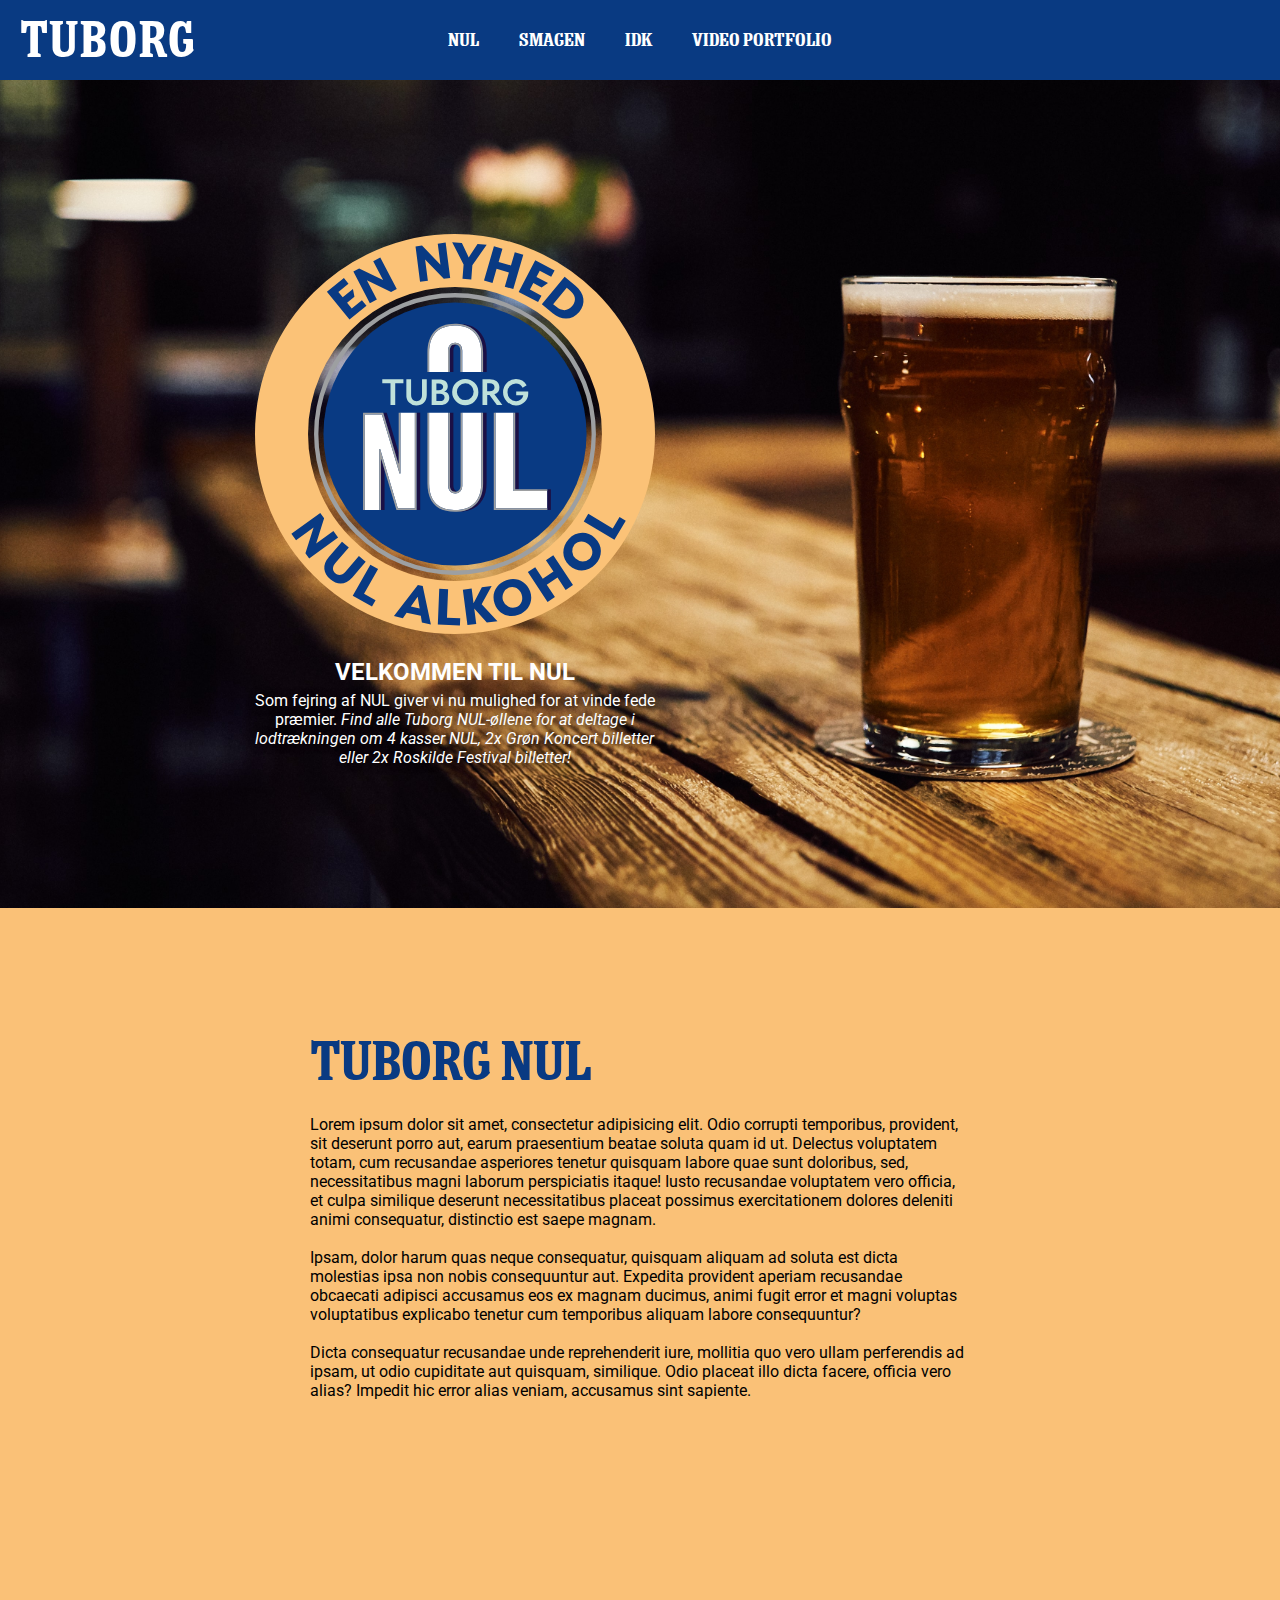
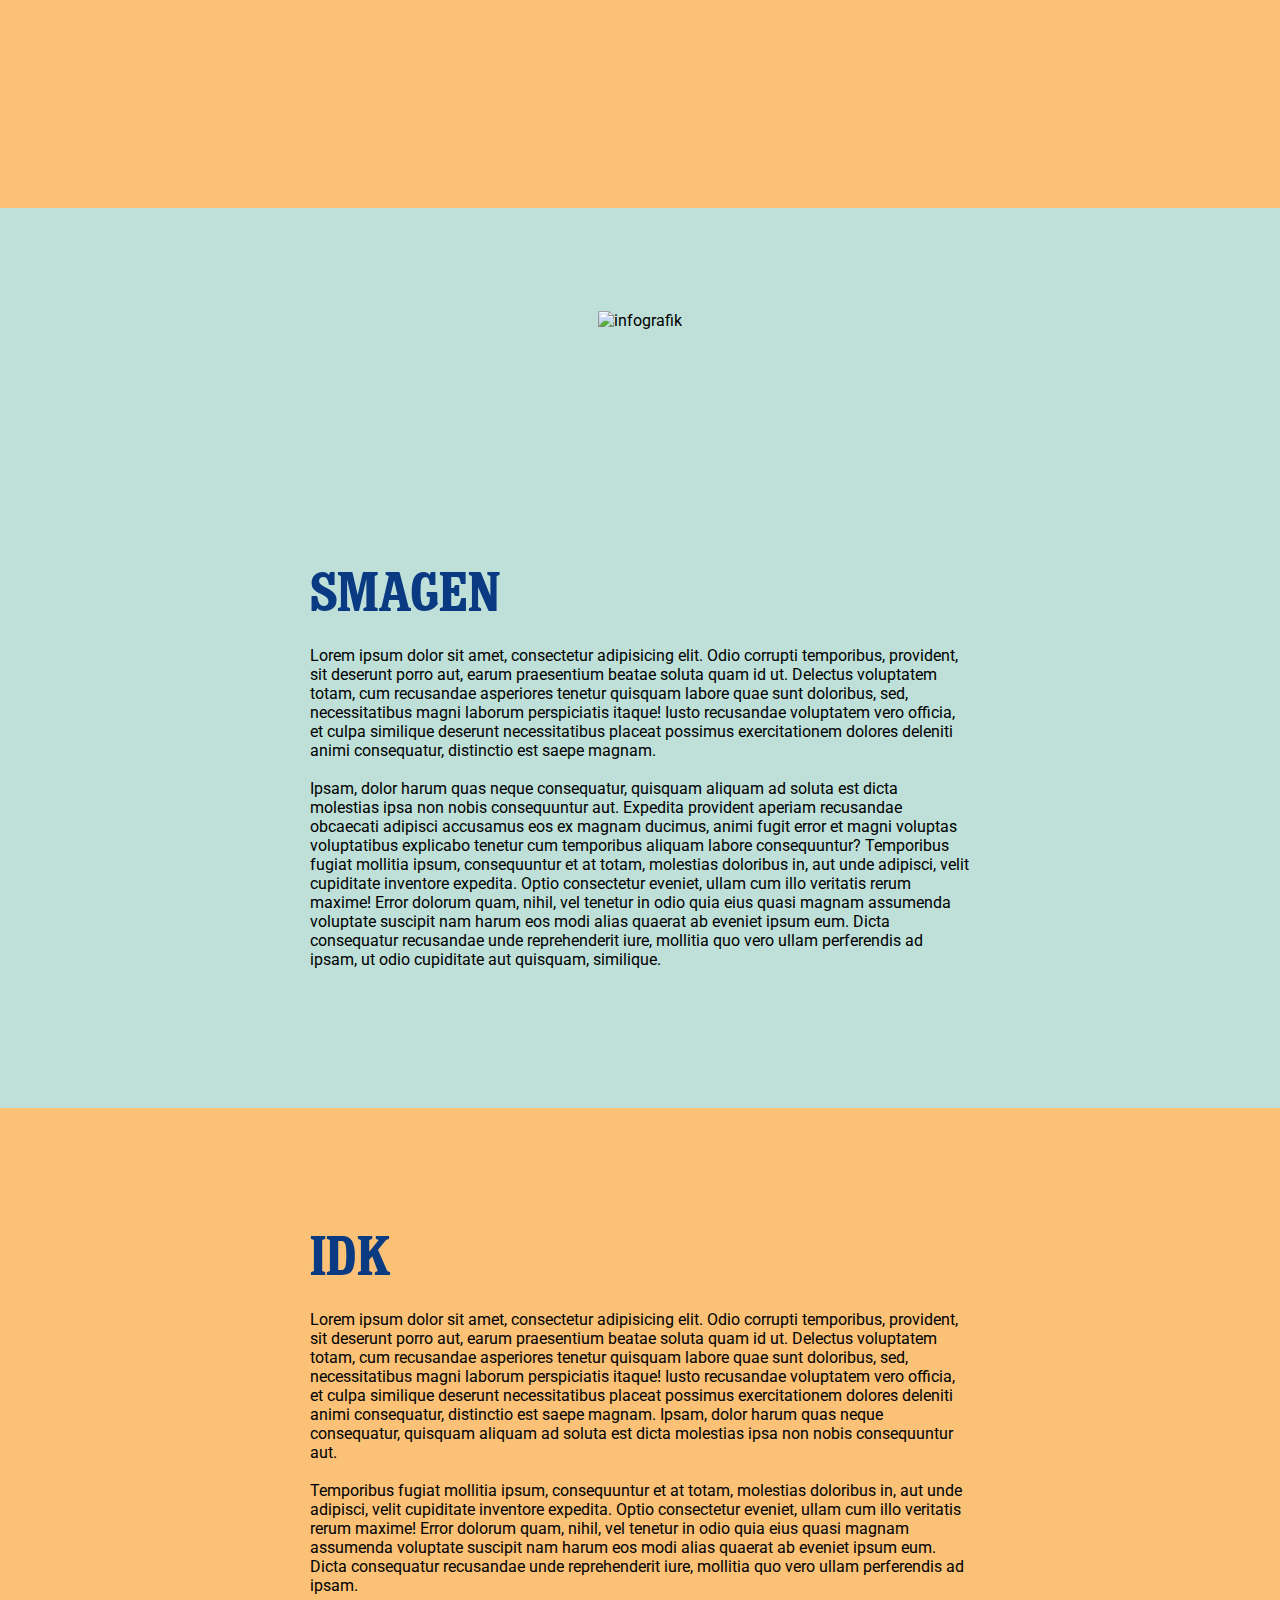
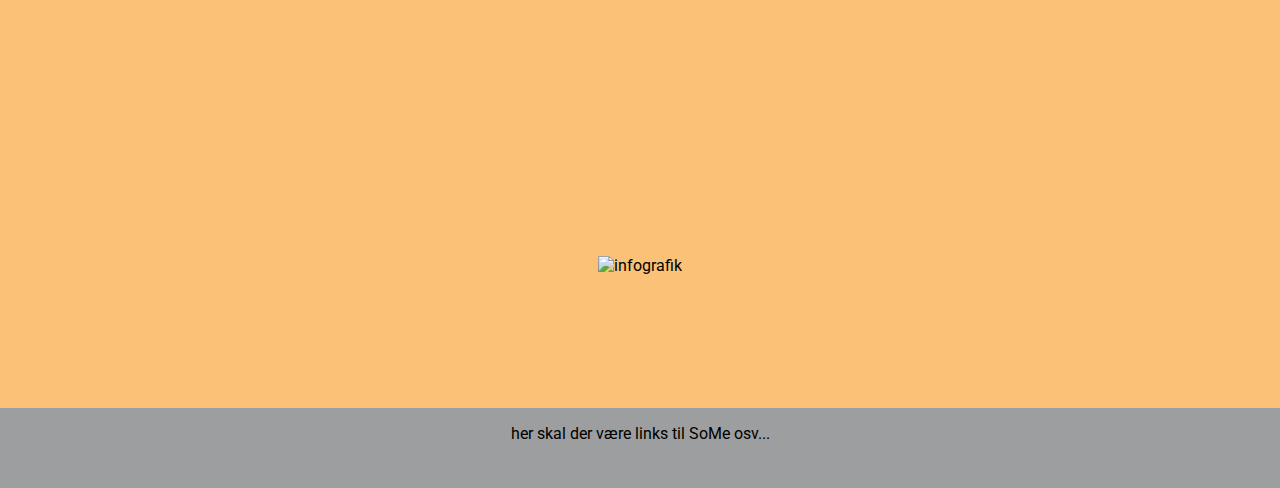
==== commit 3daa1e92: "graf virker på mobil" ====
--- a/index.html
+++ b/index.html
@@ -20,7 +20,7 @@
             <a href="#nul">NUL</a>
             <a href="#smagen">SMAGEN</a>
             <a href="#idk">IDK</a>
-            <a href="#">VIDEO PORTFOLIO</a>
+            <a href="video.html">VIDEO PORTFOLIO</a>
         </nav>
 
         <section id="splash">
@@ -47,7 +47,7 @@
             </div>
 
             <div class="col">
-                <svg id="barchart" viewbox="-20 -10 230 120">
+                <svg id="barchart" viewbox="-20 -10 230 120" class="hide">
                     <g id="chart">
                         <text x="0" y="-5">Salg af alkoholfrie øl [mio/L]</text>
                         <text x="-8" y="5">5</text>
--- a/style.css
+++ b/style.css
@@ -173,6 +173,7 @@
     width: 100%;
     height: 100%;
 }*/
+
 #chart line {
     stroke: #555;
     stroke-width: .75;
@@ -193,7 +194,7 @@
     stroke: #0a4db2;
 }
 
-.col:last-child p {
+#nul .col:last-child p {
     position: absolute;
     background-color: #9C9E9F;
     color: white;
@@ -280,7 +281,7 @@
 
 .show_graph {
     animation-name: show_graph_kf;
-    animation-duration: 2s;
+    animation-duration: 1.4s;
     animation-iteration-count: 1;
     animation-timing-function: ease-out;
 }
@@ -321,7 +322,6 @@
     animation-duration: .7s;
     animation-iteration-count: 1;
     animation-timing-function: ease-out;
-    animation-delay: .6s;
 }
 
 @keyframes show_pillars_kf {
@@ -374,7 +374,6 @@
         position: relative;
     }
 
-
     #nul,
     #smagen,
     #idk {
@@ -382,7 +381,6 @@
         grid-template-columns: repeat(auto-fill, minmax(350px, 1fr));
     }
 
-
     #nul .col,
     #smagen .col,
     #idk .col {
@@ -390,6 +388,21 @@
         padding: 30px 30px 50px 30px;
     }
 
+    #nul .col:first-child {
+        padding: 30px 30px 10px 30px;
+    }
+
+    #barchart {
+        max-width: 420px;
+        height: 250px;
+        padding-right: 70px;
+    }
+
+    #chart text {
+        font-size: 8px;
+        font-weight: 700;
+    }
+
 
     #smagen .col:first-child {
         order: 2;
@@ -401,3 +414,33 @@
 
 
 }
+
+
+@media screen and (max-width: 400px) {
+    .splash_beskrivelse {
+        margin: 0 auto;
+        height: 320px;
+        width: 320px;
+        left: 0;
+        top: 20vh;
+        position: relative;
+    }
+
+    #barchart {
+        max-width: 320px;
+        height: 160px;
+        padding-right: 100px;
+    }
+
+    #chart text {
+        font-size: 8px;
+        font-weight: 700;
+    }
+
+    #nul .col h1,
+    #smagen .col h1,
+    #idk .col h1 {
+        font-size: 2.5rem;
+
+    }
+}
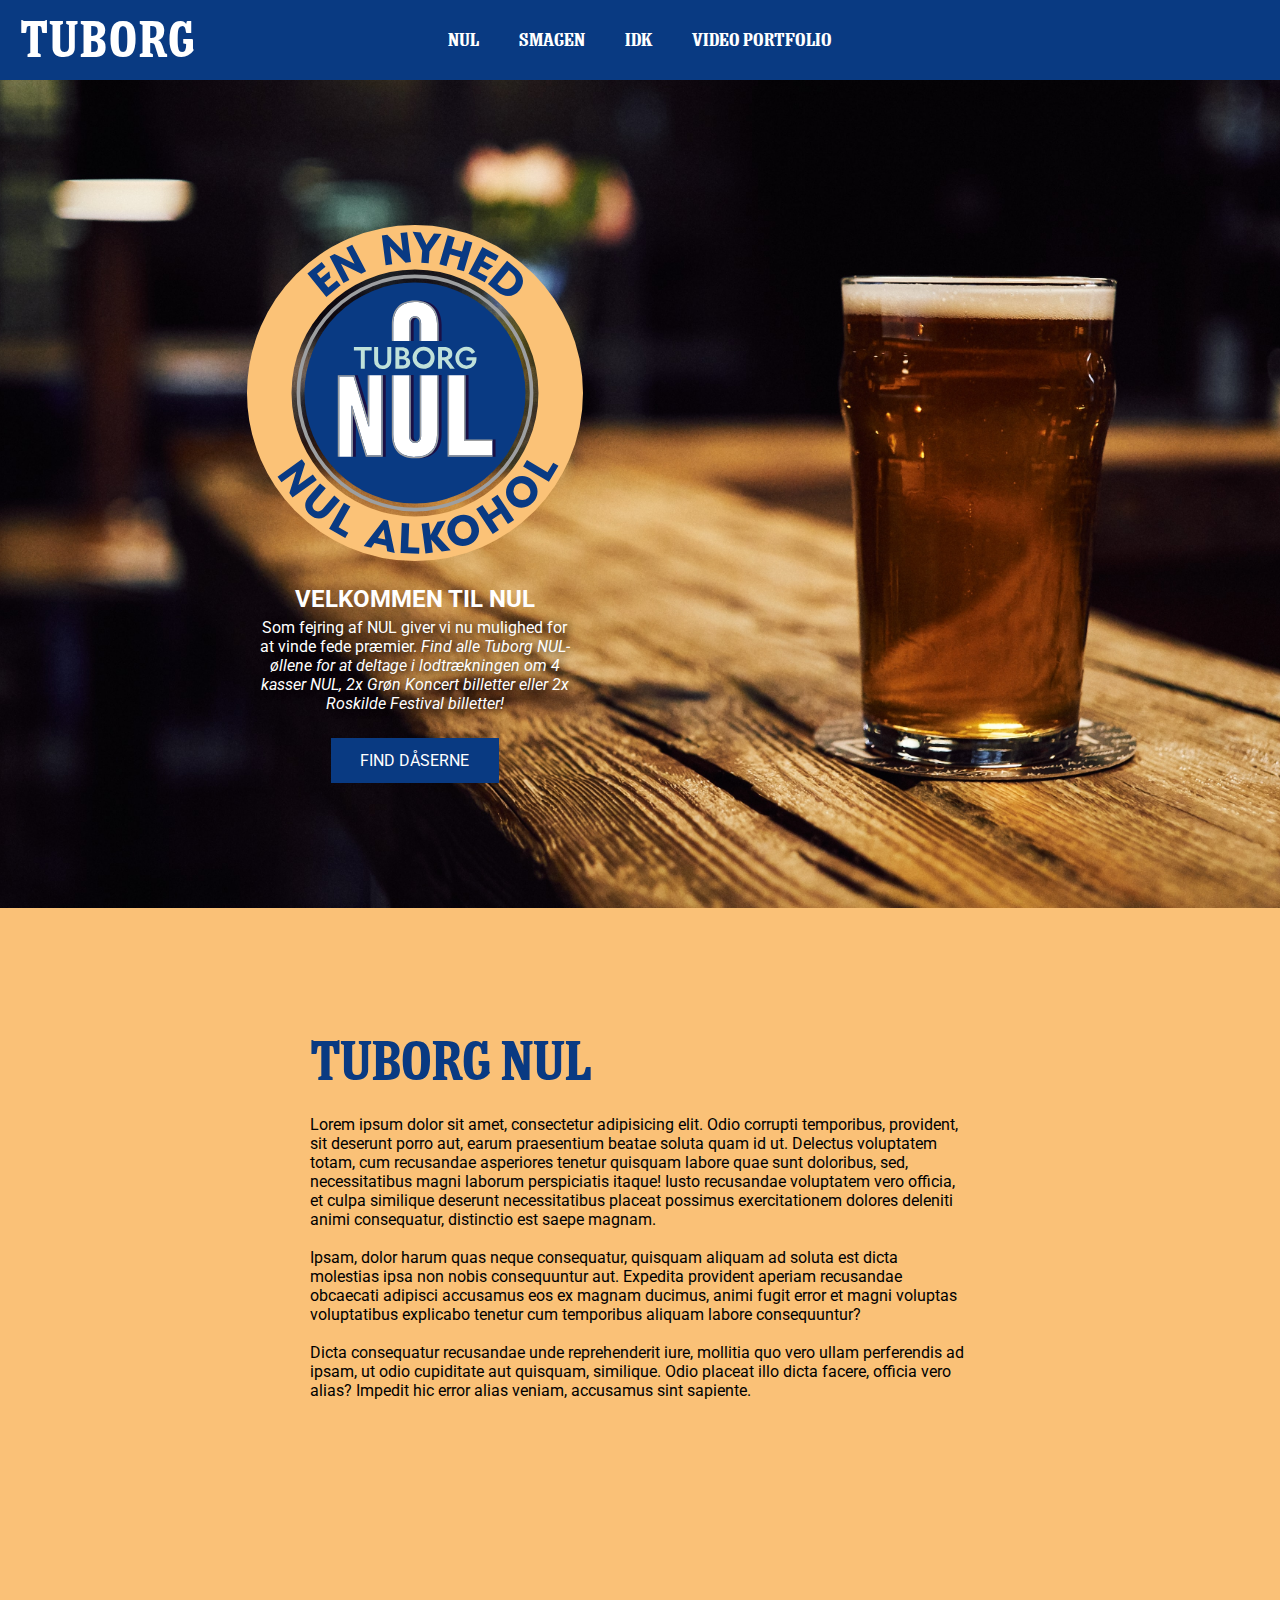
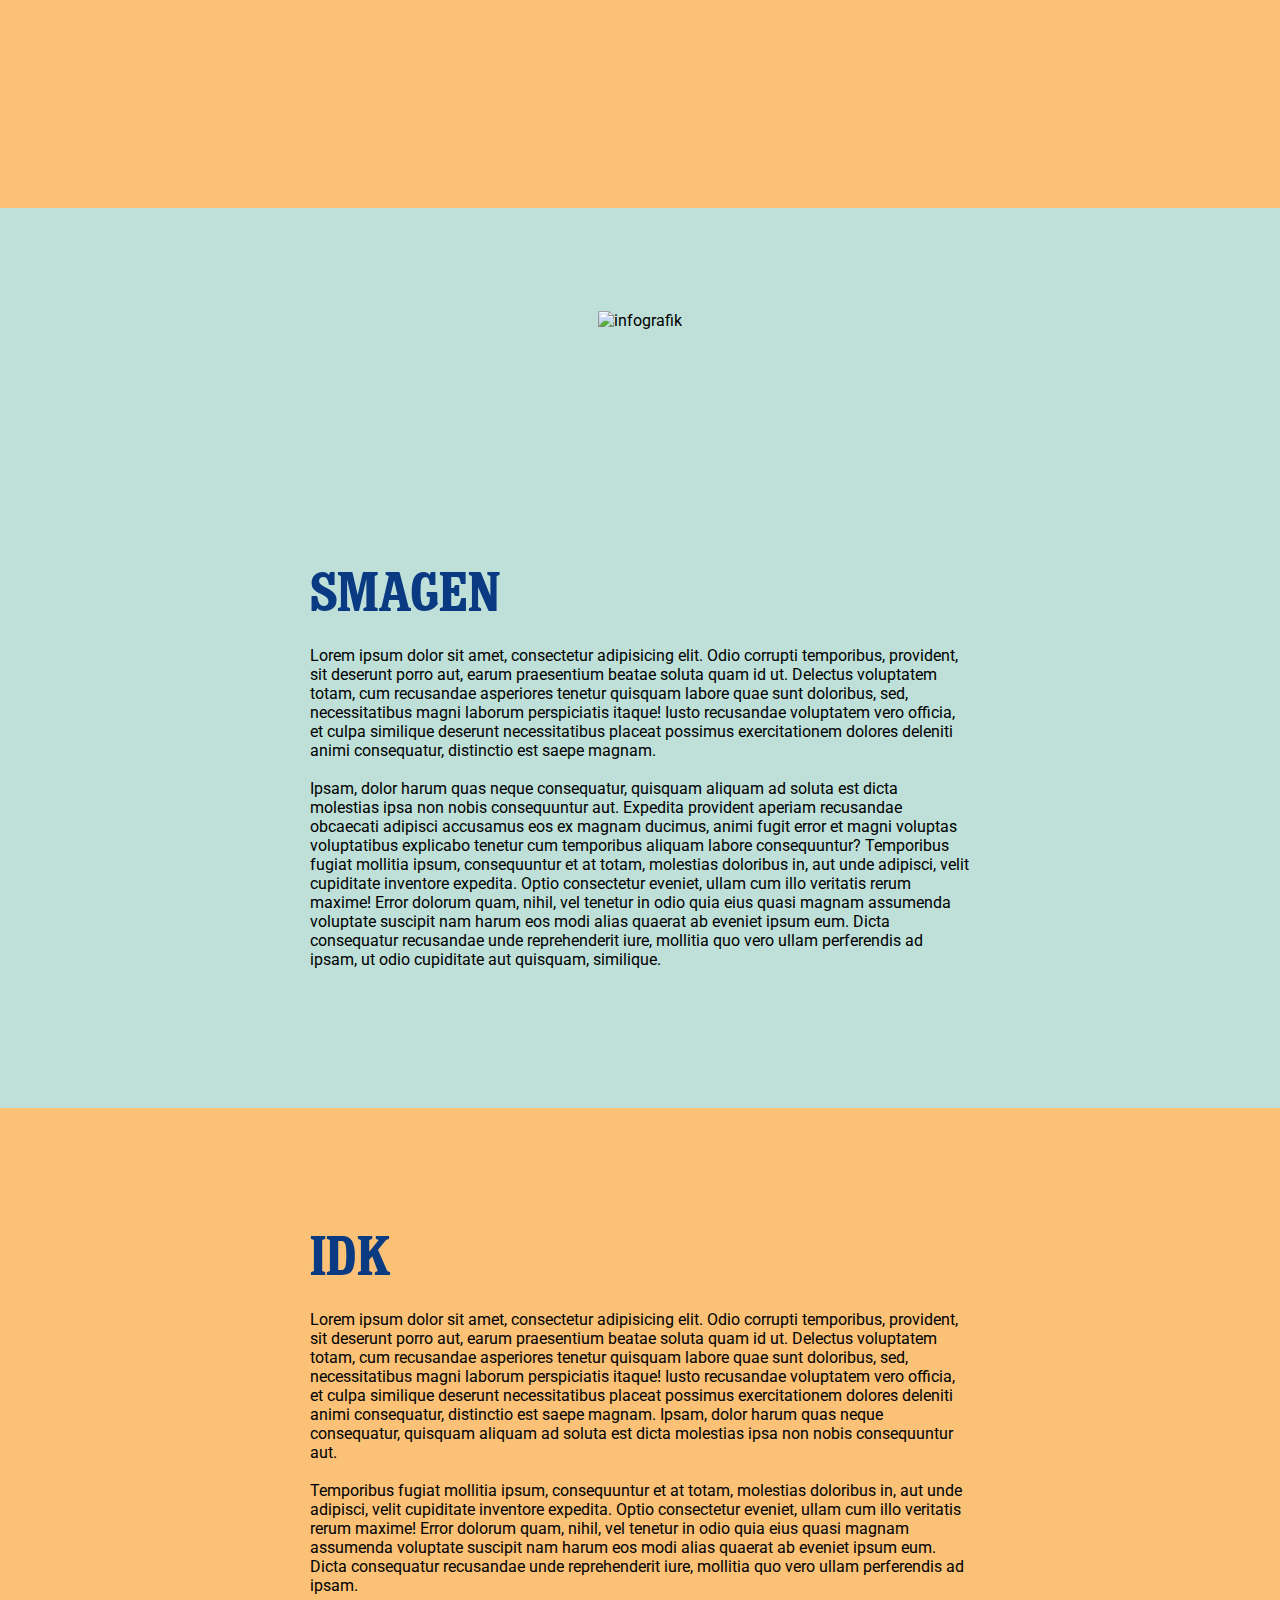
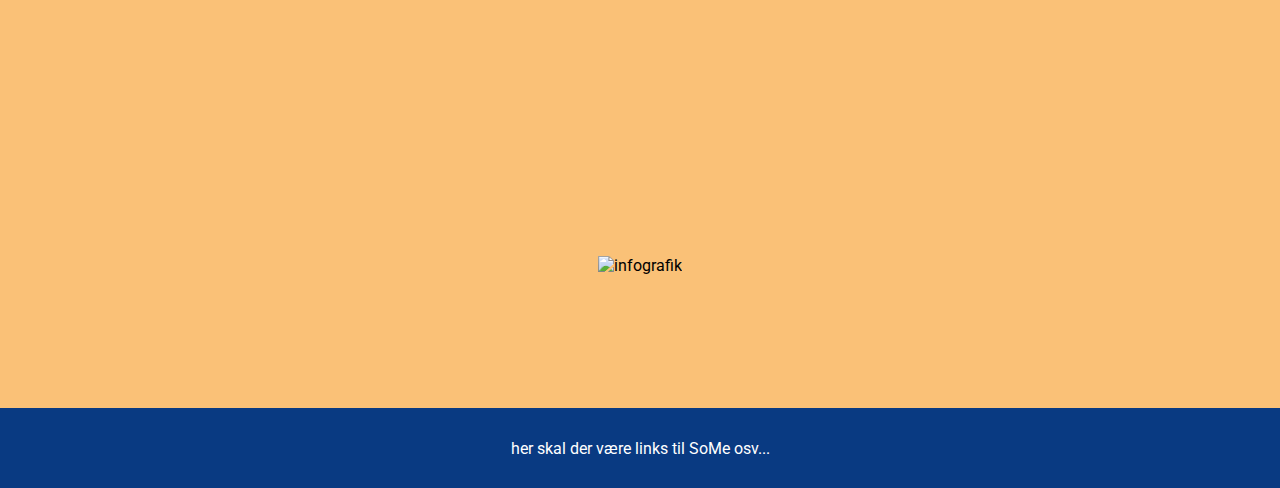
==== commit 16b7bf44: "game works... but its late... imma go to bed" ====
--- a/index.html
+++ b/index.html
@@ -12,7 +12,7 @@
 
 <body>
     <main>
-        <nav>
+        <nav id="desktop_menu">
             <a href="index.html" class="logo">
                 <h1>TUBORG</h1>
             </a>
@@ -21,6 +21,28 @@
             <a href="#smagen">SMAGEN</a>
             <a href="#idk">IDK</a>
             <a href="video.html">VIDEO PORTFOLIO</a>
+
+        </nav>
+
+        <nav id="burgermenu">
+            <div id="menuknap">☰</div>
+
+
+            <div id="menu_container">
+                <a href="index.html" class="logo">
+                    <h1>TUBORG</h1>
+                </a>
+
+                <ul id="menu" class="hidden show_text">
+                    <ul><a href="#nul">NUL</a></ul>
+                    <ul><a href="#smagen">SMAGEN</a></ul>
+                    <ul><a href="#idk">IDK</a></ul>
+                    <ul><a href="video.html">VIDEO PORTFOLIO</a></ul>
+                </ul>
+            </div>
+
+
+
         </nav>
 
         <section id="splash">
@@ -33,6 +55,12 @@
                         Find alle Tuborg NUL-øllene for at deltage i lodtrækningen om 4 kasser NUL, 2x Grøn Koncert billetter eller 2x Roskilde Festival billetter!
                     </i>
                 </p>
+
+                <div id="play_button">Find dåserne</div>
+            </div>
+
+            <div class="can_container pos1 hide">
+                <div class="can_sprite"></div>
             </div>
         </section>
 
@@ -44,9 +72,17 @@
                     Ipsam, dolor harum quas neque consequatur, quisquam aliquam ad soluta est dicta molestias ipsa non nobis consequuntur aut. Expedita provident aperiam recusandae obcaecati adipisci accusamus eos ex magnam ducimus, animi fugit error et magni voluptas voluptatibus explicabo tenetur cum temporibus aliquam labore consequuntur?<br><br>
 
                     Dicta consequatur recusandae unde reprehenderit iure, mollitia quo vero ullam perferendis ad ipsam, ut odio cupiditate aut quisquam, similique. Odio placeat illo dicta facere, officia vero alias? Impedit hic error alias veniam, accusamus sint sapiente.</p>
+
+                <div class="can_container pos2 hide">
+                    <div class="can_sprite"></div>
+                </div>
             </div>
 
             <div class="col">
+                <div class="can_container pos3 hide">
+                    <div class="can_sprite"></div>
+                </div>
+
                 <svg id="barchart" viewbox="-20 -10 230 120" class="hide">
                     <g id="chart">
                         <text x="0" y="-5">Salg af alkoholfrie øl [mio/L]</text>
@@ -81,6 +117,8 @@
                 </svg>
 
                 <p id="output" class="show_text"></p>
+
+
             </div>
 
         </section>
@@ -88,6 +126,10 @@
         <section id="smagen">
             <div class="col">
                 <img src="https://via.placeholder.com/1280x720" alt="infografik">
+
+                <div class="can_container pos4 hide">
+                    <div class="can_sprite"></div>
+                </div>
             </div>
 
             <div class="col">
@@ -106,6 +148,11 @@
 
             <div class="col">
                 <h1>IDK</h1>
+
+                <div class="can_container pos5 hide">
+                    <div class="can_sprite"></div>
+                </div>
+
                 <p>Lorem ipsum dolor sit amet, consectetur adipisicing elit. Odio corrupti temporibus, provident, sit deserunt porro aut, earum praesentium beatae soluta quam id ut. Delectus voluptatem totam, cum recusandae asperiores tenetur quisquam labore quae sunt doloribus, sed, necessitatibus magni laborum perspiciatis itaque! Iusto recusandae voluptatem vero officia, et culpa similique deserunt necessitatibus placeat possimus exercitationem dolores deleniti animi consequatur, distinctio est saepe magnam. Ipsam, dolor harum quas neque consequatur, quisquam aliquam ad soluta est dicta molestias ipsa non nobis consequuntur aut.<br><br>
 
                     Temporibus fugiat mollitia ipsum, consequuntur et at totam, molestias doloribus in, aut unde adipisci, velit cupiditate inventore expedita. Optio consectetur eveniet, ullam cum illo veritatis rerum maxime! Error dolorum quam, nihil, vel tenetur in odio quia eius quasi magnam assumenda voluptate suscipit nam harum eos modi alias quaerat ab eveniet ipsum eum. Dicta consequatur recusandae unde reprehenderit iure, mollitia quo vero ullam perferendis ad ipsam.</p>
@@ -120,6 +167,21 @@
             <p>her skal der være links til SoMe osv...</p>
         </footer>
 
+        <section id="win" class="hide">
+            <div class="top">
+                <button id="close">X</button>
+                <h1>GODT GÅET</h1>
+                <p>Du fandt alle Tuborg Nul dåserne og er nu med i lodtrækningen om 4 kasser NUL, 2x Grøn Koncert billetter eller 2x Roskilde Festival billetter!<br><br>
+                    Det eneste vi mangler er din email, så vi kan kontakte dig så snart vinderen er fundet*</p>
+                <p>*Ved indtastning af email abonneres der automatisk på Tuborgs nyhedsbrev<br><br></p>
+            </div>
+
+            <div class="bottom">
+                <input type="text" id="fornavn" placeholder="EMAIL">
+                <button id="send">SEND</button>
+            </div>
+        </section>
+
     </main>
 
 
--- a/style.css
+++ b/style.css
@@ -79,6 +79,10 @@
     font-size: 1.6rem;
 }
 
+nav .logo h1 {
+    margin: 0;
+}
+
 nav a:hover {
     color: #FAC177;
 }
@@ -101,11 +105,11 @@
 }
 
 .splash_beskrivelse {
-    height: 500px;
-    width: 500px;
+    height: 420px;
+    width: 420px;
     position: absolute;
     left: 16vw;
-    top: 26vh;
+    top: 25vh;
     color: #fff;
     text-align: center;
 }
@@ -168,12 +172,6 @@
     height: 320px;
 }
 
-/*
-#chart {
-    width: 100%;
-    height: 100%;
-}*/
-
 #chart line {
     stroke: #555;
     stroke-width: .75;
@@ -261,24 +259,180 @@
     width: 100vw;
     height: 80px;
     grid-area: footer;
-    background-color: #9C9E9F;
-
+    background-color: #093A82;
+
+    display: flex;
+    justify-content: center;
+    align-items: center;
+    color: #fff;
+}
+
+
+/*---------- FOOTER SECTION ----------*/
+
+
+
+
+
+
+
+
+
+
+
+/*---------- GAME SECTION ----------*/
+.can_container {
+    height: 70px;
+    width: 35px;
+
+    position: absolute;
+    cursor: pointer;
+}
+
+
+.can_sprite {
+    height: 100%;
+    width: 100%;
+    background-image: url(images/game_sprite.png);
+    background-position: center;
+    background-repeat: no-repeat;
+    background-size: contain;
+}
+
+#play_button {
+    margin: 25px auto;
+    padding: .8rem;
+    background-color: #093A82;
+    width: 40%;
+    text-transform: uppercase;
+    transition: .3s;
+    cursor: pointer;
+    z-index: 100;
+}
+
+#play_button:hover {
+    background-color: #0c49a3;
+    transform: scale(1.04);
+}
+
+.pos1 {
+    left: 170px;
+    top: 6px;
+}
+
+.pos2 {
+    margin-top: -10px;
+}
+
+.pos3 {
+    left: 420px;
+    top: 1206px;
+}
+
+.pos4 {
+    right: 130px;
+    top: 2306px;
+}
+
+.pos5 {
+    margin-top: -80px;
+    margin-left: 100px;
+}
+
+#win {
+    width: 100vw;
+    height: 100vh;
+    position: fixed;
+    background-color: rgba(0, 0, 0, 0.8);
+    z-index: 1000;
+
+    display: none;
+    justify-content: center;
+    align-content: center;
+    flex-direction: column;
+}
+
+#win .top {
+    margin: 0 auto;
+    width: 310px;
+    color: #fff;
+}
+
+#win .bottom {
+    margin: 0 auto;
+    width: 310px;
+    color: #fff;
+    display: flex;
+}
+
+#win .bottom input {
+    width: 70%;
+    height: 30px;
+    border: 0;
+    font-size: 16px;
+    padding: 10px;
+}
+
+#win .bottom button {
+    width: 30%;
+    height: 30px;
+    border: 0;
+    font-size: 16px;
+    background-color: #093A82;
+    color: #fff;
+    transition: .3s;
+}
+
+#win .bottom button:hover {
+    background-color: #0c49a3;
+    transform: scale(1.08);
+}
+
+#win .bottom button:focus {
+    outline: 0;
+}
+
+#win h1 {
+    font-size: 2.25rem;
+    font-family: tuborg;
+    margin: 0;
     text-align: center;
 }
 
-
-/*---------- FOOTER SECTION ----------*/
-
-
-
-
-
-
-
-
-
-
-
+#win #close {
+    position: absolute;
+    top: 321px;
+    border: 0;
+    height: 25px;
+    width: 25px;
+    text-align: center;
+    color: #000;
+    font-weight: 700;
+    font-size: 16px;
+    transition: .3s;
+}
+
+#win #close:hover {
+    transform: scale(1.16);
+}
+
+#win #close:focus {
+    outline: 0;
+}
+
+/*---------- GAME SECTION ----------*/
+
+
+
+
+
+
+
+
+
+
+
+/*---------- ANIMATION SECTION ----------*/
 .show_graph {
     animation-name: show_graph_kf;
     animation-duration: 1.4s;
@@ -348,6 +502,33 @@
 }
 
 
+.can_ani {
+    animation-name: can_ani_kf;
+    animation-duration: 2.2s;
+    animation-timing-function: ease-in-out;
+    animation-iteration-count: infinite;
+    animation-fill-mode: backwards;
+}
+
+@keyframes can_ani_kf {
+    0% {
+        transform: scale(0);
+        opacity: 0;
+    }
+
+    50% {
+        transform: scale(.8);
+        opacity: 0.9;
+    }
+
+    100% {
+        transform: scale(0);
+        opacity: 0;
+    }
+}
+
+/*---------- ANIMATION SECTION ----------*/
+
 
 
 
@@ -364,6 +545,81 @@
 
 
 /*---------- MEDIA QUERIES ----------*/
+@media screen and (max-width: 800px) {
+    #desktop_menu {
+        display: none;
+    }
+
+    .hidden {
+        display: none;
+    }
+
+    #menu {
+        height: 175px;
+        width: 100vw;
+        position: absolute;
+        left: 0;
+        top: 60px;
+        background-color: #093A82;
+        z-index: 10;
+        padding: 0;
+        padding-top: 10px;
+    }
+
+    #menu ul {
+        padding: 0;
+        padding-top: 10px;
+    }
+
+    #menuknap {
+        width: 25px;
+        height: 25px;
+        color: #fff;
+        position: absolute;
+        right: 20px;
+        top: 23px;
+        font-size: 1.8rem;
+        margin: 0;
+        cursor: default;
+        z-index: 100;
+        text-align: center;
+
+        display: flex;
+        justify-content: center;
+        align-items: center;
+    }
+
+    .splash_beskrivelse {
+        z-index: 0;
+    }
+
+    .logo {
+        position: absolute;
+        left: 0;
+        font-family: tuborg;
+        letter-spacing: 2px;
+        font-size: 1.6rem;
+        top: 16px;
+    }
+
+
+    #burgermenu #menu_container .logo h1 {
+        margin: 0;
+    }
+
+    /*
+    #burgermenu #menu_container #menu {
+        display: none;
+    }
+*/
+
+    .pos4 {
+        top: 2326px;
+        right: 50px;
+    }
+}
+
+
 @media screen and (max-width: 700px) {
     .splash_beskrivelse {
         margin: 0 auto;
@@ -443,4 +699,32 @@
         font-size: 2.5rem;
 
     }
-}
+
+    nav .logo {
+        font-size: 1.2rem;
+    }
+}
+
+
+@media screen and (min-width: 800px) {
+    #desktop_menu {
+        height: 80px;
+        grid-area: header;
+        background-color: #093A82;
+        display: flex;
+        flex-direction: row;
+        flex-wrap: wrap;
+        justify-content: center;
+        align-items: center;
+    }
+
+    #burgermenu {
+        display: none;
+    }
+
+    #menu {
+        display: none;
+    }
+}
+
+/*---------- MEDIA QUERIES ----------*/
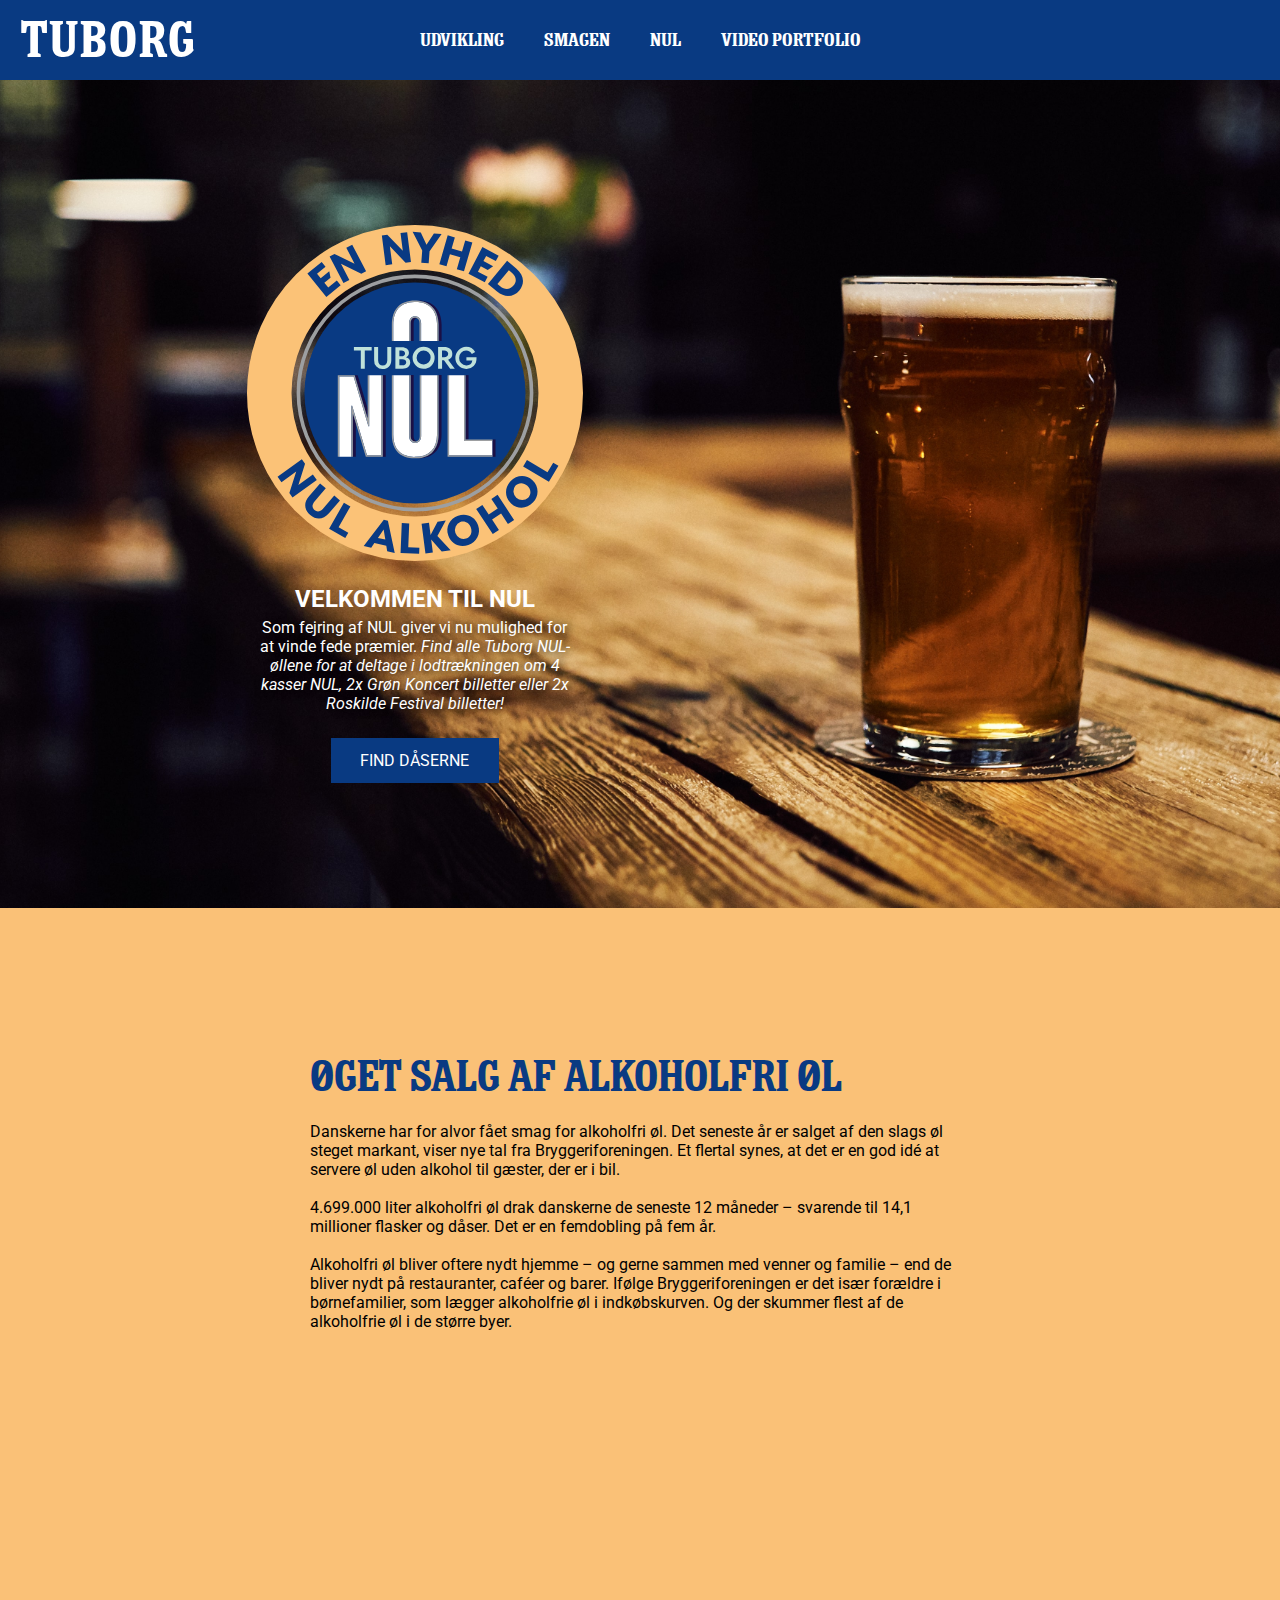
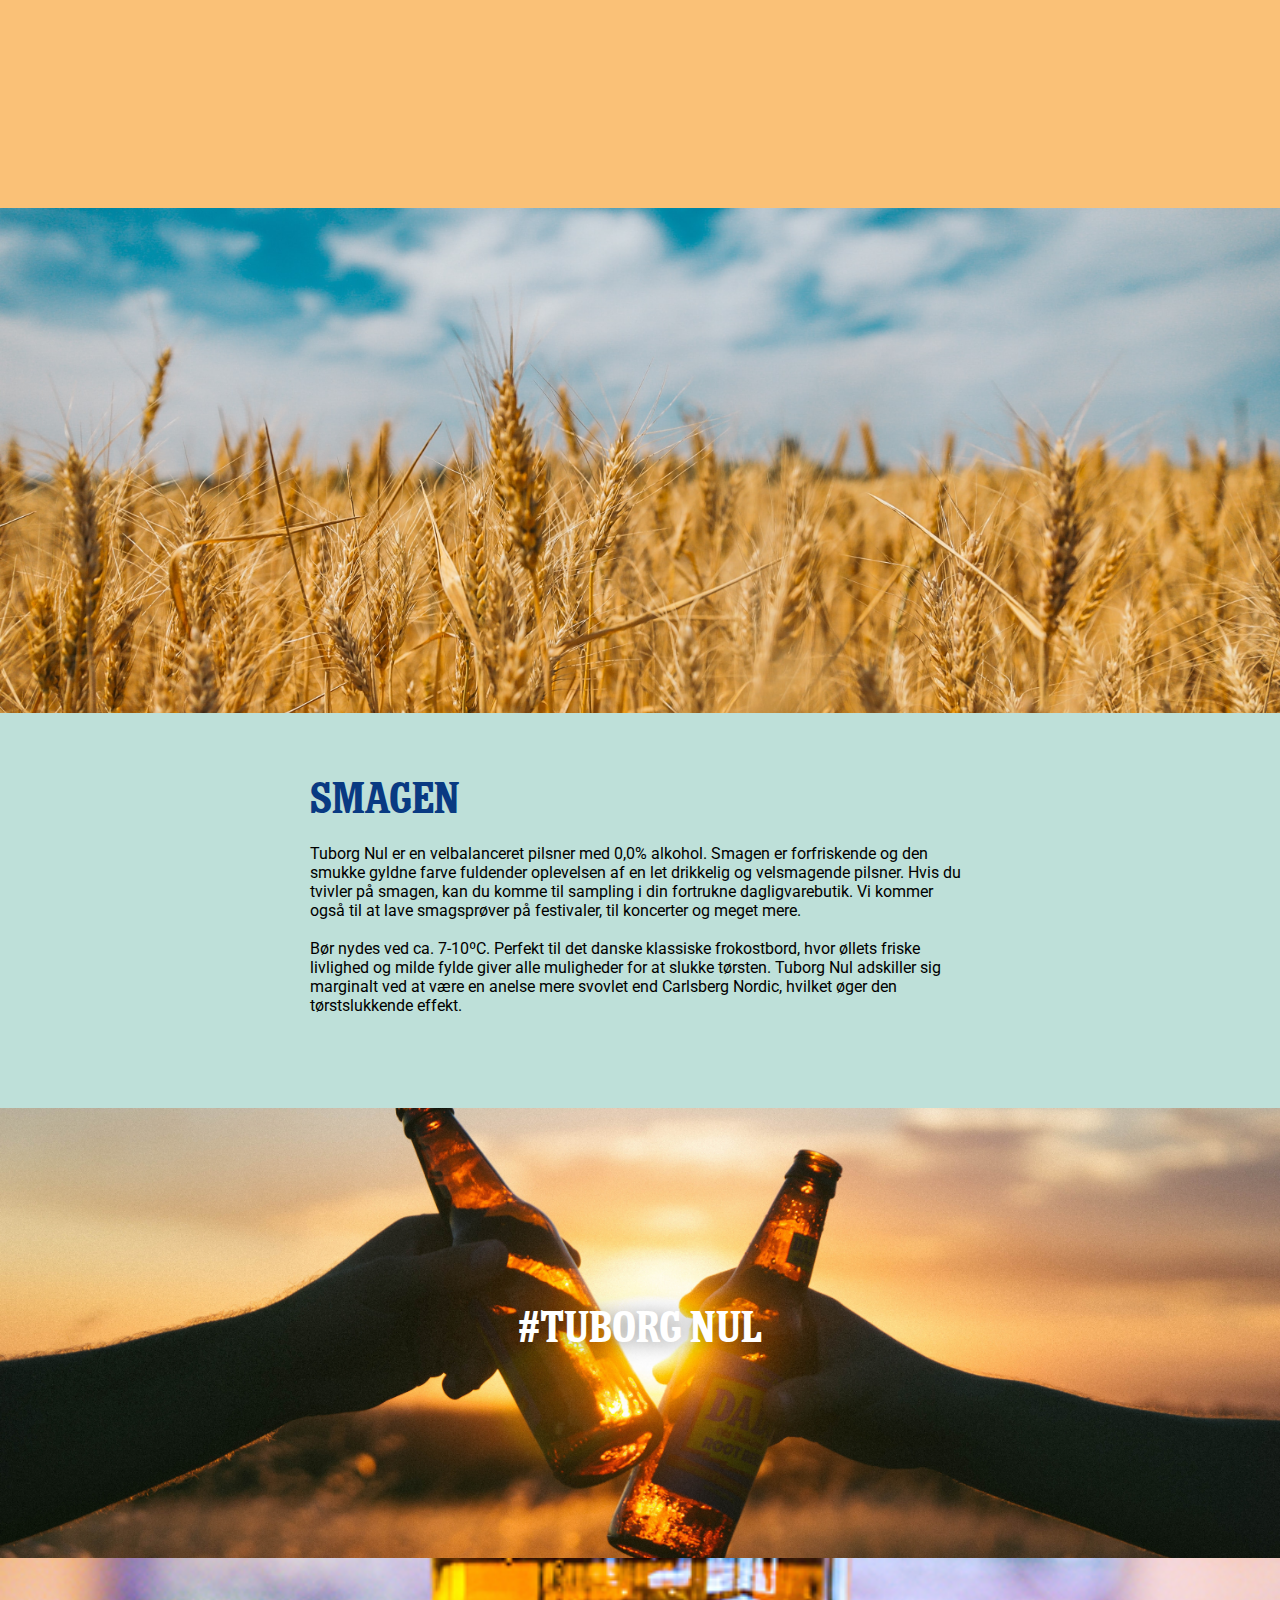
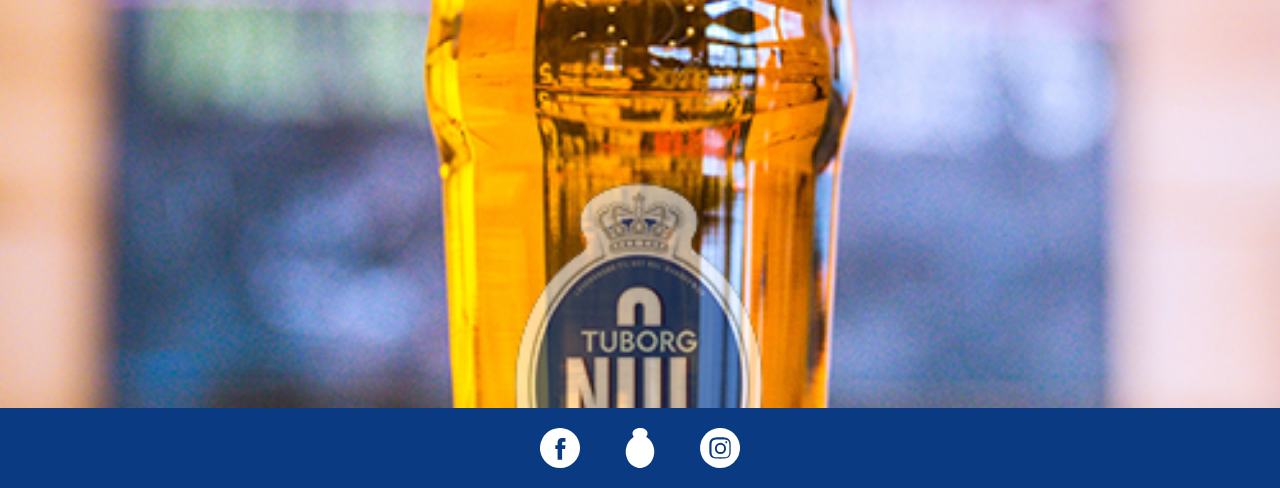
==== commit d1242dde: "footer indsat, spil justeret, billeder indsat" ====
--- a/index.html
+++ b/index.html
@@ -17,9 +17,9 @@
                 <h1>TUBORG</h1>
             </a>
 
+            <a href="#udvikling">UDVIKLING</a>
+            <a href="#smagen">SMAGEN</a>
             <a href="#nul">NUL</a>
-            <a href="#smagen">SMAGEN</a>
-            <a href="#idk">IDK</a>
             <a href="video.html">VIDEO PORTFOLIO</a>
 
         </nav>
@@ -34,9 +34,9 @@
                 </a>
 
                 <ul id="menu" class="hidden show_text">
+                    <ul><a href="#udvikling">UDVIKLING</a></ul>
+                    <ul><a href="#smagen">SMAGEN</a></ul>
                     <ul><a href="#nul">NUL</a></ul>
-                    <ul><a href="#smagen">SMAGEN</a></ul>
-                    <ul><a href="#idk">IDK</a></ul>
                     <ul><a href="video.html">VIDEO PORTFOLIO</a></ul>
                 </ul>
             </div>
@@ -64,14 +64,18 @@
             </div>
         </section>
 
-        <section id="nul">
-            <div class="col">
-                <h1>TUBORG NUL</h1>
-                <p>Lorem ipsum dolor sit amet, consectetur adipisicing elit. Odio corrupti temporibus, provident, sit deserunt porro aut, earum praesentium beatae soluta quam id ut. Delectus voluptatem totam, cum recusandae asperiores tenetur quisquam labore quae sunt doloribus, sed, necessitatibus magni laborum perspiciatis itaque! Iusto recusandae voluptatem vero officia, et culpa similique deserunt necessitatibus placeat possimus exercitationem dolores deleniti animi consequatur, distinctio est saepe magnam.<br><br>
-
-                    Ipsam, dolor harum quas neque consequatur, quisquam aliquam ad soluta est dicta molestias ipsa non nobis consequuntur aut. Expedita provident aperiam recusandae obcaecati adipisci accusamus eos ex magnam ducimus, animi fugit error et magni voluptas voluptatibus explicabo tenetur cum temporibus aliquam labore consequuntur?<br><br>
-
-                    Dicta consequatur recusandae unde reprehenderit iure, mollitia quo vero ullam perferendis ad ipsam, ut odio cupiditate aut quisquam, similique. Odio placeat illo dicta facere, officia vero alias? Impedit hic error alias veniam, accusamus sint sapiente.</p>
+        <section id="udvikling">
+            <div class="col">
+                <h1>ØGET SALG AF ALKOHOLFRI ØL</h1>
+                <p>Danskerne har for alvor fået smag for alkoholfri øl. Det seneste år er salget af den slags øl steget markant, viser nye tal fra Bryggeriforeningen. Et flertal synes, at det er en god idé at servere øl uden alkohol til gæster, der er i bil.<br><br>
+
+                    4.699.000 liter alkoholfri øl drak danskerne de seneste 12 måneder – svarende til 14,1 millioner flasker og dåser. Det er en femdobling på fem år.<br><br>
+
+                    Alkoholfri øl bliver oftere nydt hjemme – og gerne sammen med venner og familie – end de bliver nydt på restauranter, caféer og barer.
+
+                    Ifølge Bryggeriforeningen er det især forældre i børnefamilier, som lægger alkoholfrie øl i indkøbskurven. Og der skummer flest af de alkoholfrie øl i de større byer.
+
+                </p>
 
                 <div class="can_container pos2 hide">
                     <div class="can_sprite"></div>
@@ -125,8 +129,6 @@
 
         <section id="smagen">
             <div class="col">
-                <img src="https://via.placeholder.com/1280x720" alt="infografik">
-
                 <div class="can_container pos4 hide">
                     <div class="can_sprite"></div>
                 </div>
@@ -134,52 +136,63 @@
 
             <div class="col">
                 <h1>SMAGEN</h1>
-                <p>Lorem ipsum dolor sit amet, consectetur adipisicing elit. Odio corrupti temporibus, provident, sit deserunt porro aut, earum praesentium beatae soluta quam id ut. Delectus voluptatem totam, cum recusandae asperiores tenetur quisquam labore quae sunt doloribus, sed, necessitatibus magni laborum perspiciatis itaque! Iusto recusandae voluptatem vero officia, et culpa similique deserunt necessitatibus placeat possimus exercitationem dolores deleniti animi consequatur, distinctio est saepe magnam.<br><br>
-
-                    Ipsam, dolor harum quas neque consequatur, quisquam aliquam ad soluta est dicta molestias ipsa non nobis consequuntur aut. Expedita provident aperiam recusandae obcaecati adipisci accusamus eos ex magnam ducimus, animi fugit error et magni voluptas voluptatibus explicabo tenetur cum temporibus aliquam labore consequuntur? Temporibus fugiat mollitia ipsum, consequuntur et at totam, molestias doloribus in, aut unde adipisci, velit cupiditate inventore expedita. Optio consectetur eveniet, ullam cum illo veritatis rerum maxime! Error dolorum quam, nihil, vel tenetur in odio quia eius quasi magnam assumenda voluptate suscipit nam harum eos modi alias quaerat ab eveniet ipsum eum. Dicta consequatur recusandae unde reprehenderit iure, mollitia quo vero ullam perferendis ad ipsam, ut odio cupiditate aut quisquam, similique.</p>
-            </div>
-
-
-
-
-        </section>
-
-        <section id="idk">
-
-            <div class="col">
-                <h1>IDK</h1>
+                <p>Tuborg Nul er en velbalanceret pilsner med 0,0% alkohol. Smagen er forfriskende og den smukke gyldne farve fuldender oplevelsen af en let drikkelig og velsmagende pilsner. Hvis du tvivler på smagen, kan du komme til sampling i din fortrukne dagligvarebutik. Vi kommer også til at lave smagsprøver på festivaler, til koncerter og meget mere.<br><br>
+
+                    Bør nydes ved ca. 7-10ºC. Perfekt til det danske klassiske frokostbord, hvor øllets friske livlighed og milde fylde giver alle muligheder for at slukke tørsten. Tuborg Nul adskiller sig marginalt ved at være en anelse mere svovlet end Carlsberg Nordic, hvilket øger den tørstslukkende effekt.</p>
+            </div>
+
+
+
+
+        </section>
+
+        <section id="nul">
+
+            <div class="col">
+                <h1>#TUBORG NUL</h1>
 
                 <div class="can_container pos5 hide">
                     <div class="can_sprite"></div>
                 </div>
-
-                <p>Lorem ipsum dolor sit amet, consectetur adipisicing elit. Odio corrupti temporibus, provident, sit deserunt porro aut, earum praesentium beatae soluta quam id ut. Delectus voluptatem totam, cum recusandae asperiores tenetur quisquam labore quae sunt doloribus, sed, necessitatibus magni laborum perspiciatis itaque! Iusto recusandae voluptatem vero officia, et culpa similique deserunt necessitatibus placeat possimus exercitationem dolores deleniti animi consequatur, distinctio est saepe magnam. Ipsam, dolor harum quas neque consequatur, quisquam aliquam ad soluta est dicta molestias ipsa non nobis consequuntur aut.<br><br>
-
-                    Temporibus fugiat mollitia ipsum, consequuntur et at totam, molestias doloribus in, aut unde adipisci, velit cupiditate inventore expedita. Optio consectetur eveniet, ullam cum illo veritatis rerum maxime! Error dolorum quam, nihil, vel tenetur in odio quia eius quasi magnam assumenda voluptate suscipit nam harum eos modi alias quaerat ab eveniet ipsum eum. Dicta consequatur recusandae unde reprehenderit iure, mollitia quo vero ullam perferendis ad ipsam.</p>
-            </div>
-
-            <div class="col">
-                <img src="https://via.placeholder.com/1280x720" alt="infografik">
-            </div>
+            </div>
+
+            <div class="col">
+            </div>
+
+
         </section>
 
         <footer>
-            <p>her skal der være links til SoMe osv...</p>
+            <a href="https://www.facebook.com/TuborgDenmark" target="_blank" rel="noopener">
+                <img src="images/facebook.svg" alt="Facebook">
+            </a>
+
+            <a href="https://tuborg.dk/" target="_blank" rel="noopener">
+                <img src="images/tuborg.svg" alt="Tuborg.dk">
+            </a>
+
+            <a href="https://www.instagram.com/tuborg/" target="_blank" rel="noopener">
+                <img src="images/instagram.svg" alt="Instagram">
+            </a>
+
         </footer>
 
         <section id="win" class="hide">
-            <div class="top">
-                <button id="close">X</button>
-                <h1>GODT GÅET</h1>
-                <p>Du fandt alle Tuborg Nul dåserne og er nu med i lodtrækningen om 4 kasser NUL, 2x Grøn Koncert billetter eller 2x Roskilde Festival billetter!<br><br>
-                    Det eneste vi mangler er din email, så vi kan kontakte dig så snart vinderen er fundet*</p>
-                <p>*Ved indtastning af email abonneres der automatisk på Tuborgs nyhedsbrev<br><br></p>
-            </div>
-
-            <div class="bottom">
-                <input type="text" id="fornavn" placeholder="EMAIL">
-                <button id="send">SEND</button>
-            </div>
+            <div id="background">
+                <div class="top">
+                    <button id="close">X</button>
+                    <h1>GODT GÅET</h1>
+                    <p>Du fandt alle Tuborg Nul dåserne og er nu med i lodtrækningen om 4 kasser NUL, 2x Grøn Koncert billetter eller 2x Roskilde Festival billetter!<br><br>
+                        Det eneste vi mangler er din email, så vi kan kontakte dig så snart vinderen er fundet*</p>
+                    <p>*Ved indtastning af email abonneres der automatisk på Tuborgs nyhedsbrev<br><br></p>
+                </div>
+
+                <div class="bottom">
+                    <input type="text" id="fornavn" placeholder="EMAIL">
+                    <button id="send">SEND</button>
+                </div>
+            </div>
+
         </section>
 
     </main>
--- a/style.css
+++ b/style.css
@@ -135,9 +135,8 @@
 
 
 
-
-/*---------- NUL SECTION ----------*/
-#nul {
+/*---------- udvikling SECTION ----------*/
+#udvikling {
     height: 100vh;
     width: 100vw;
     grid-area: sec2;
@@ -147,25 +146,6 @@
     grid-template-columns: repeat(auto-fill, minmax(650px, 1fr));
 }
 
-#nul .col,
-#smagen .col,
-#idk .col {
-    justify-self: center;
-    align-self: center;
-    max-width: 700px;
-    padding: 30px 20px 50px 20px;
-}
-
-#nul .col h1,
-#smagen .col h1,
-#idk .col h1 {
-    font-family: tuborg;
-    font-size: 3.5rem;
-    color: #093A82;
-    margin-top: 0;
-    margin-bottom: 10px;
-}
-
 
 #barchart {
     max-width: 600px;
@@ -192,7 +172,7 @@
     stroke: #0a4db2;
 }
 
-#nul .col:last-child p {
+#udvikling .col:last-child p {
     position: absolute;
     background-color: #9C9E9F;
     color: white;
@@ -206,8 +186,12 @@
     display: none;
 }
 
-
-/*---------- NUL SECTION ----------*/
+/*---------- udvikling SECTION ----------*/
+
+
+
+
+
 
 
 
@@ -224,6 +208,22 @@
     grid-template-columns: repeat(auto-fill, minmax(650px, 1fr));
 }
 
+#smagen .col:first-child {
+    background-image: url(images/korn2.jpg);
+    background-position: 50%;
+    background-repeat: no-repeat;
+    background-size: cover;
+
+    justify-self: stretch;
+    align-self: stretch;
+    max-width: 100%;
+    padding: 0;
+
+    display: flex;
+    justify-content: center;
+    align-items: center;
+    min-height: 50vh;
+}
 
 /*---------- SMAGEN SECTION ----------*/
 
@@ -234,8 +234,9 @@
 
 
 
-/*---------- IDK SECTION ----------*/
-#idk {
+
+/*---------- NUL SECTION ----------*/
+#nul {
     height: 100vh;
     width: 100vw;
     grid-area: sec4;
@@ -245,8 +246,66 @@
     grid-template-columns: repeat(auto-fill, minmax(650px, 1fr));
 }
 
-
-/*---------- IDK SECTION ----------*/
+#nul .col,
+#smagen .col,
+#udvikling .col {
+    justify-self: center;
+    align-self: center;
+    max-width: 700px;
+    padding: 30px 20px 50px 20px;
+}
+
+#nul .col h1,
+#smagen .col h1,
+#udvikling .col h1 {
+    font-family: tuborg;
+    font-size: 2.75rem;
+    color: #093A82;
+    margin-top: 0;
+    margin-bottom: 10px;
+}
+
+
+#nul .col:first-child {
+    background-image: url(images/sunset_beer.jpg);
+    background-position: 50%;
+    background-repeat: no-repeat;
+    background-size: cover;
+
+    justify-self: stretch;
+    align-self: stretch;
+    max-width: 100%;
+    padding: 0;
+
+    display: flex;
+    justify-content: center;
+    align-items: center;
+    min-height: 50vh;
+}
+
+#nul .col:first-child h1 {
+    color: #fff;
+    text-shadow: 2px 2px 20px rgba(0, 0, 0, 0.41);
+}
+
+#nul .col:last-child {
+    background-image: url(images/smagen_facebook.jpg);
+    background-position: 50%;
+    background-repeat: no-repeat;
+    background-size: cover;
+
+    justify-self: stretch;
+    align-self: stretch;
+    max-width: 100%;
+    padding: 0;
+    min-height: 50vh;
+}
+
+/*---------- NUL SECTION ----------
+
+
+
+
 
 
 
@@ -265,6 +324,21 @@
     justify-content: center;
     align-items: center;
     color: #fff;
+}
+
+footer a {
+    margin: 0 20px;
+    height: 40px;
+    width: 40px;
+    transition: .3s;
+}
+
+footer a:hover {
+    transform: scale(1.08);
+}
+
+footer a img {
+    height: 40px;
 }
 
 
@@ -325,18 +399,17 @@
 }
 
 .pos3 {
-    left: 420px;
-    top: 1206px;
+    left: 670px;
+    top: 1242px;
 }
 
 .pos4 {
-    right: 130px;
-    top: 2306px;
+    right: 120px;
+    top: 2326px;
 }
 
 .pos5 {
-    margin-top: -80px;
-    margin-left: 100px;
+    margin-top: 60px;
 }
 
 #win {
@@ -348,21 +421,21 @@
 
     display: none;
     justify-content: center;
-    align-content: center;
-    flex-direction: column;
+    align-items: center;
 }
 
 #win .top {
     margin: 0 auto;
     width: 310px;
-    color: #fff;
+    color: #000;
 }
 
 #win .bottom {
     margin: 0 auto;
     width: 310px;
-    color: #fff;
+    color: #000;
     display: flex;
+    padding-bottom: 10px;
 }
 
 #win .bottom input {
@@ -371,6 +444,12 @@
     border: 0;
     font-size: 16px;
     padding: 10px;
+    border: 2px solid black;
+    border-radius: 0;
+}
+
+#win .bottom input:focus {
+    outline: 0;
 }
 
 #win .bottom button {
@@ -400,8 +479,7 @@
 }
 
 #win #close {
-    position: absolute;
-    top: 321px;
+    position: relative;
     border: 0;
     height: 25px;
     width: 25px;
@@ -420,6 +498,18 @@
     outline: 0;
 }
 
+#win #background {
+    background-color: #fff;
+    width: auto;
+    padding: 20px 40px;
+
+    display: flex;
+    justify-content: center;
+    align-content: center;
+    flex-direction: column;
+    height: auto;
+}
+
 /*---------- GAME SECTION ----------*/
 
 
@@ -512,19 +602,18 @@
 
 @keyframes can_ani_kf {
     0% {
-        transform: scale(0);
-        opacity: 0;
+        transform: scale(0.6);
     }
 
     50% {
         transform: scale(.8);
-        opacity: 0.9;
     }
 
     100% {
-        transform: scale(0);
-        opacity: 0;
-    }
+        transform: scale(0.6);
+
+    }
+
 }
 
 /*---------- ANIMATION SECTION ----------*/
@@ -617,6 +706,11 @@
         top: 2326px;
         right: 50px;
     }
+
+    .pos3 {
+        left: 620px;
+        top: 1002px;
+    }
 }
 
 
@@ -632,14 +726,14 @@
 
     #nul,
     #smagen,
-    #idk {
+    #udvikling {
         height: auto;
         grid-template-columns: repeat(auto-fill, minmax(350px, 1fr));
     }
 
     #nul .col,
     #smagen .col,
-    #idk .col {
+    #udvikling .col {
         max-width: 90vw;
         padding: 30px 30px 50px 30px;
     }
@@ -668,6 +762,10 @@
         order: 1;
     }
 
+    .pos3 {
+        left: 400px;
+        top: 1002px;
+    }
 
 }
 
@@ -695,13 +793,26 @@
 
     #nul .col h1,
     #smagen .col h1,
-    #idk .col h1 {
+    #udvikling .col h1 {
         font-size: 2.5rem;
 
     }
 
     nav .logo {
         font-size: 1.2rem;
+    }
+
+    #play_button {
+        width: 60%;
+    }
+
+    .logo h1 {
+        margin: 8px 0 !important;
+    }
+
+    .pos3 {
+        left: 300px;
+        top: 900px;
     }
 }
 
